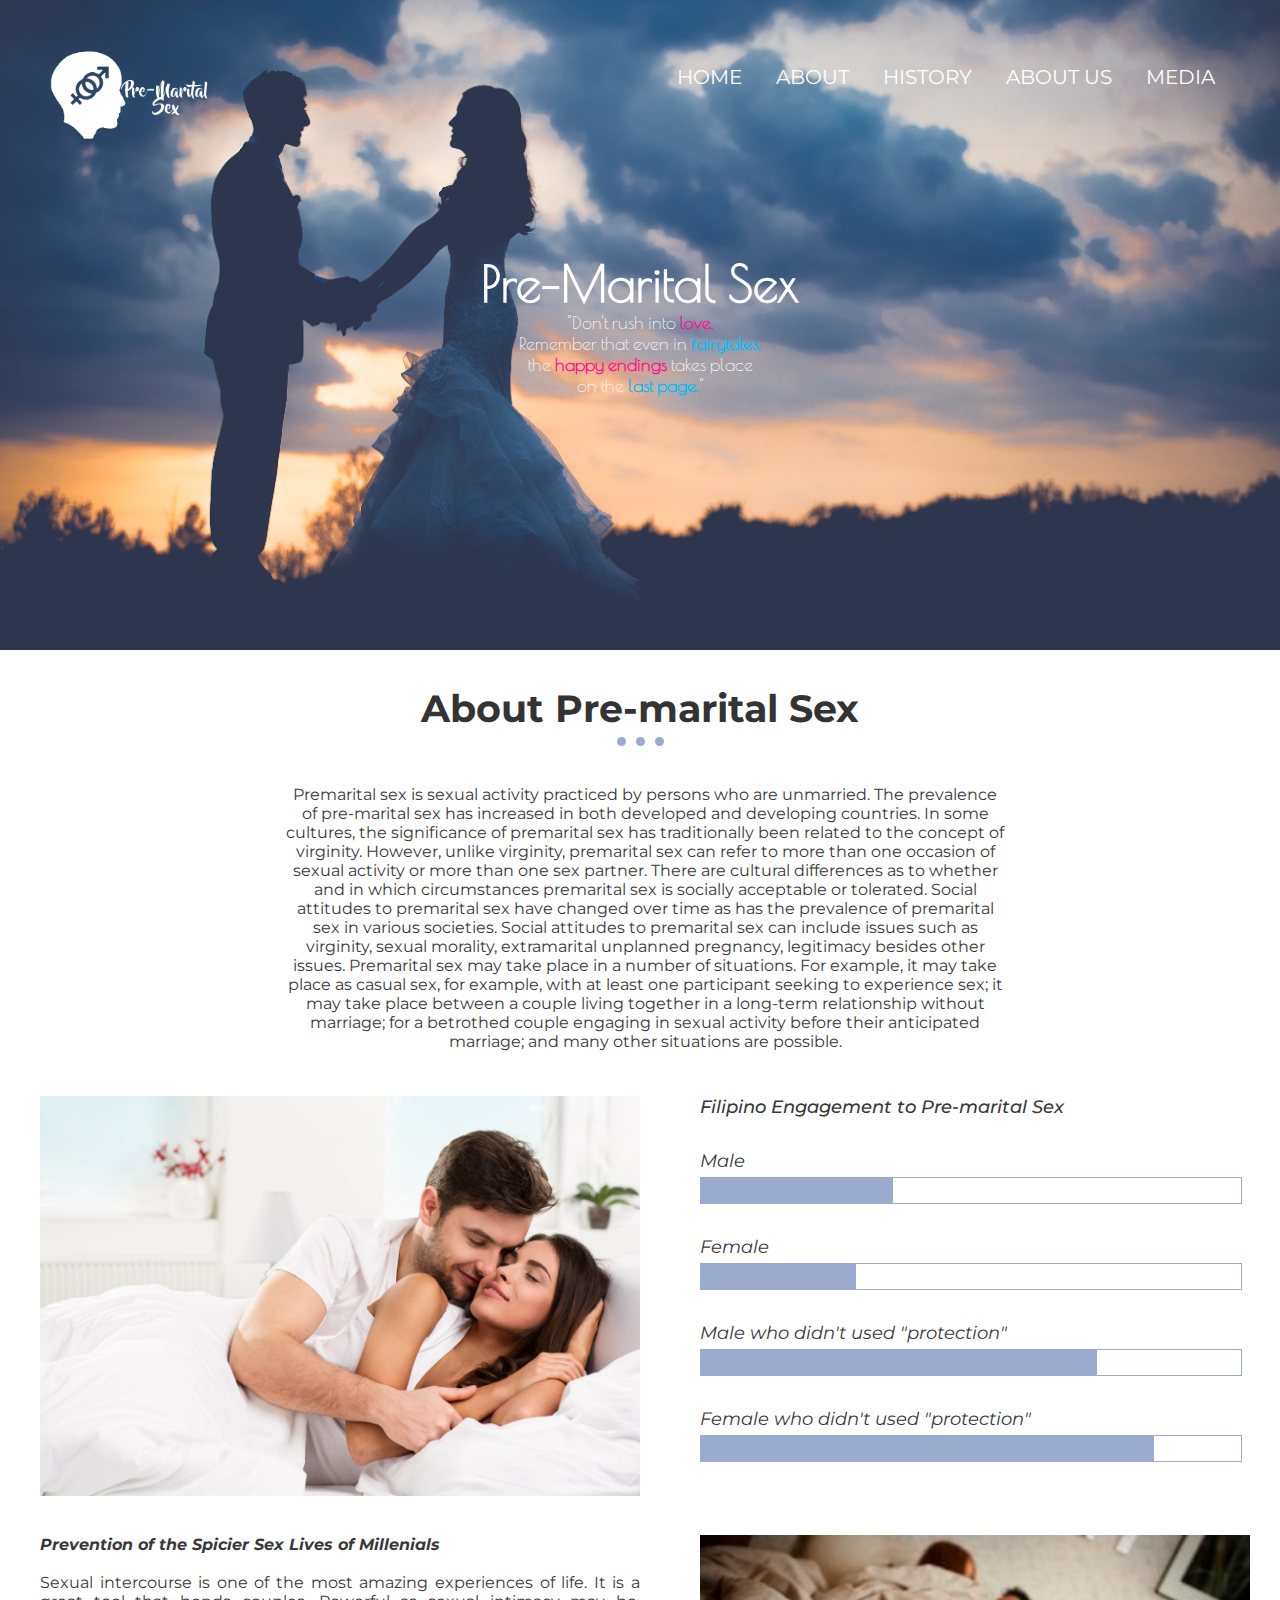
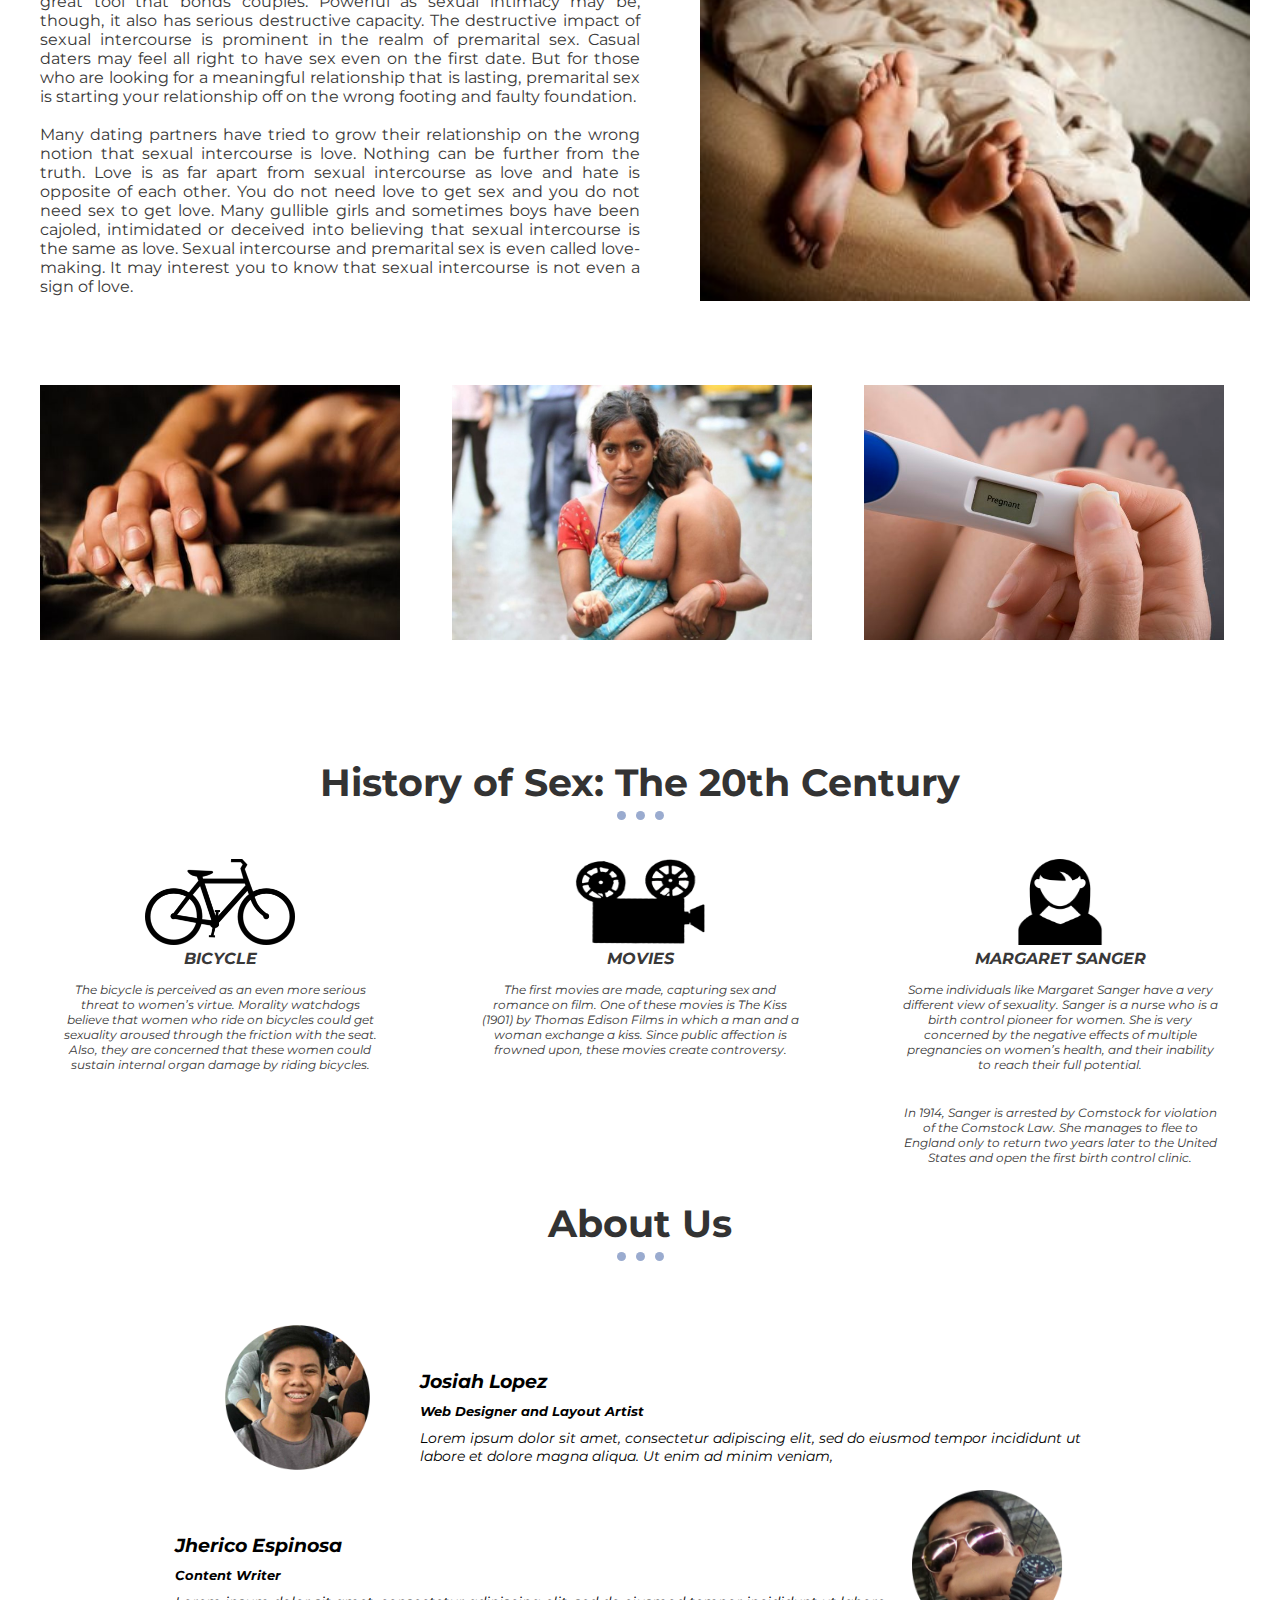
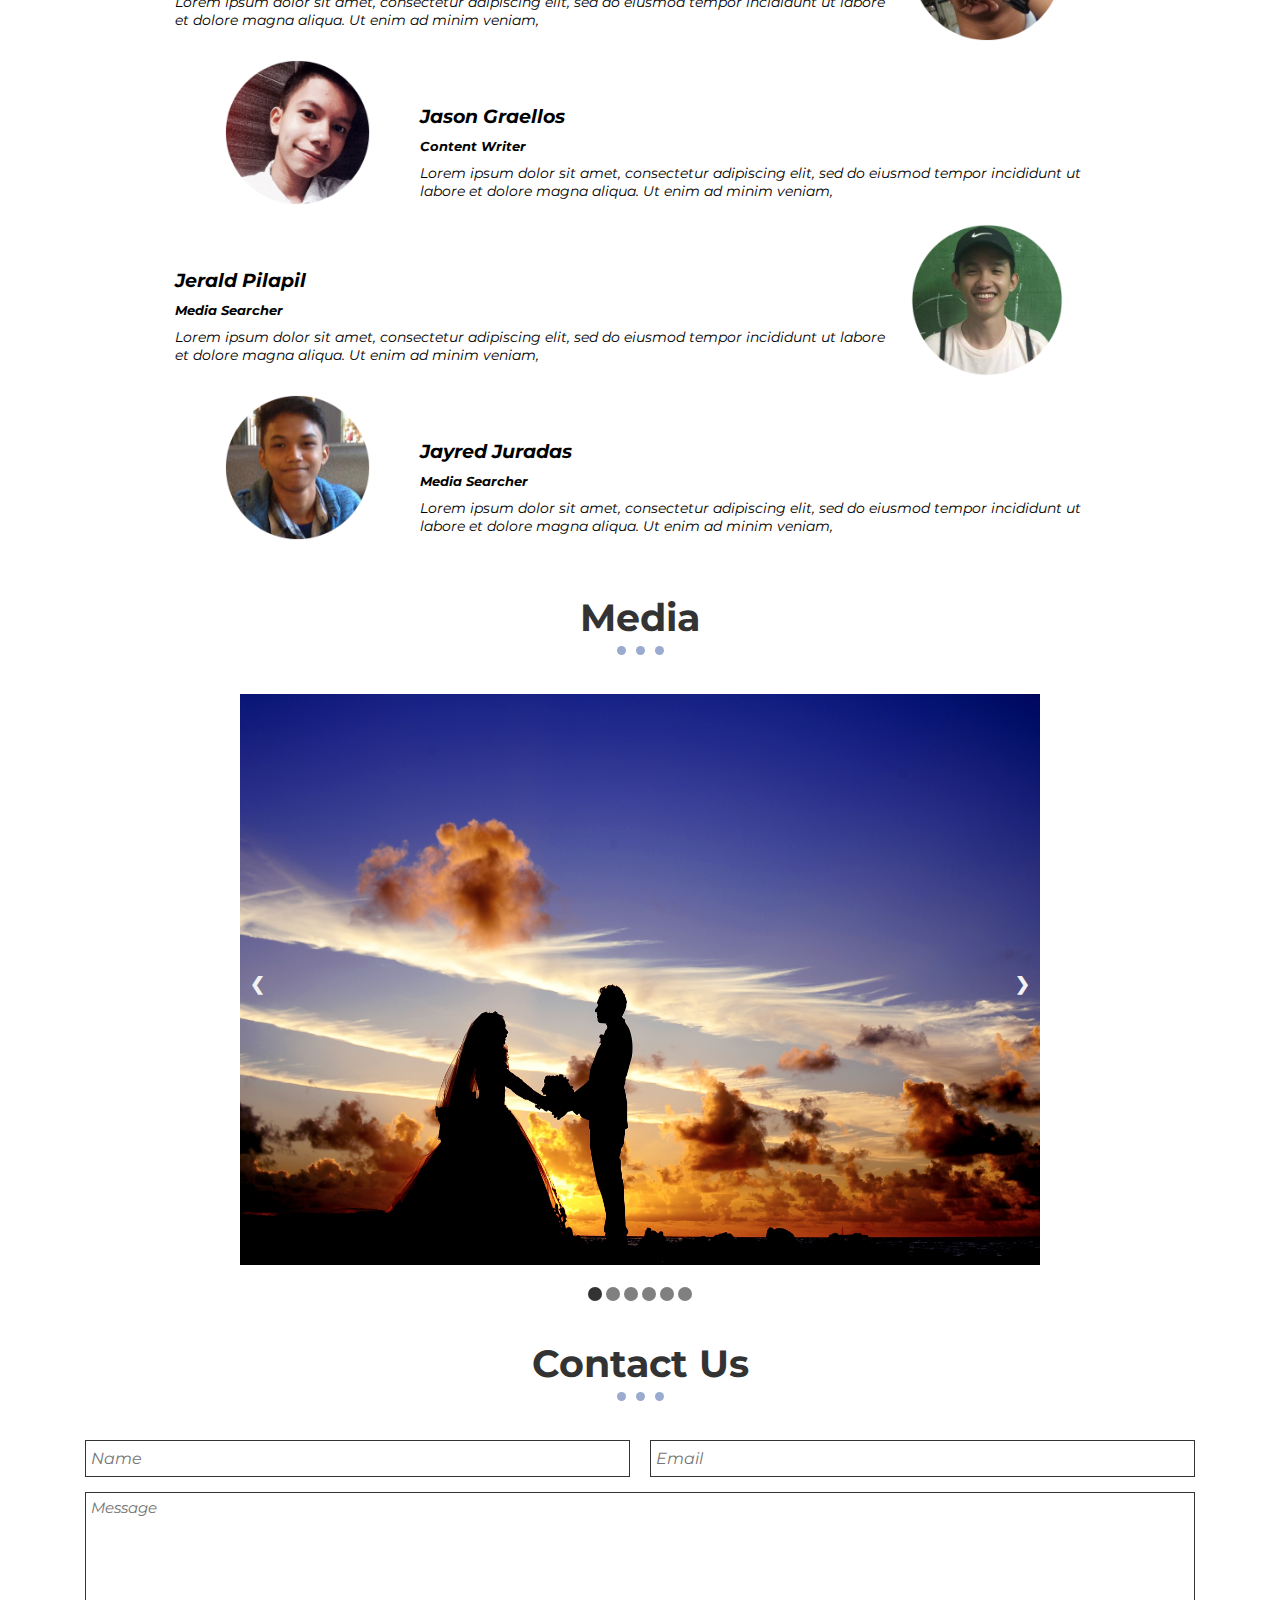
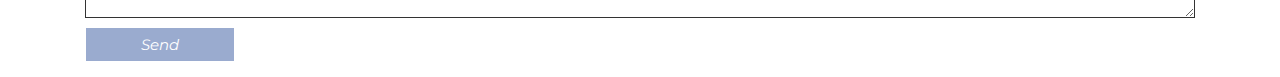
==== index.html @ c96354e5 "Now with content :100:" ====
<!DOCTYPE html>
<html>
<head>
    <meta http-equiv="content-type" content="text/html"; charset="UTF-8" />
    <meta name="viewport" content="width=device-width,initial-scale=1.0" />
    <title>Pre-Marital Sex Awareness</title>
    <link rel="stylesheet" type="text/css" href="css/style.css">
    <link href="https://fonts.googleapis.com/css?family=Montserrat|Poiret+One" rel="stylesheet">

    <link rel="apple-touch-icon" sizes="180x180" href="favicon/apple-touch-icon.png">
    <link rel="icon" type="image/png" sizes="32x32" href="favicon/favicon-32x32.png">
    <link rel="icon" type="image/png" sizes="16x16" href="favicon/favicon-16x16.png">
    <link rel="manifest" href="favicon/manifest.json">
    <link rel="mask-icon" href="favicon/safari-pinned-tab.svg" color="#000000">
    <meta name="theme-color" content="#ffffff">
    
</head>
<body>
    
    
    
    <!--WEBSITE CREATED BY JOSIAH LOPEZ 12/26/17-->
    <!--HTML, CSS AND A LITTLE JAVASCRIPT AND JQUERY-->
    <!--SUBMITTED TO RANYLENE OLAYBAL-->
    <!--CTRL+SHIFT+/ to PUT MESSAGES-->
    <!--CONTENT NALANG KULANG WAHHHHHH-->
    
    
    
<button onclick="topFunction()" id="myBtn" title="Go to top">Back to Top</button> 
<div class="wrapper">
    <div class="slide">
        <div class="header">
            <img class="logo" src="images/logo.png" alt="Pre-Marital Sex" height="90px">
            <div class="menu">
                <ul>
                    <li><a href="#">Home</a></li>
                    <li><a href="#About">About</a></li>
                    <li><a href="#History">History</a></li>
                    <li><a href="#About Us">About Us</a></li>
                    <li><a href="#Media">Media</a></li>
                </ul>
            </div>    
        </div>
        
        <div class="slideTitle">
            <h1>Pre-Marital Sex</h1>
            <p>"Don't rush into <span style="color: deeppink; font-weight: 800">love.</span><br> Remember that even in <span style="color: deepskyblue; font-weight: 800">fairytales,</span><br> the <span style="color: deeppink; font-weight: 800">happy endings</span> takes place<br> on the <span style="color: deepskyblue; font-weight: 800">last page.</span>"</p>
        </div>
    </div>
</div>

<div class="content">
    <div class="content-title">
        <h2><a name="About">About Pre-marital Sex</a></h2>
        <div class="border">
            <span></span>
            <span></span>
            <span></span>
        </div>
    </div>
    <p class="content-desc">
        Premarital sex is sexual activity practiced by persons who are unmarried. The prevalence of pre-marital sex has increased in both developed and developing countries. In some cultures, the significance of premarital sex has traditionally been related to the concept of virginity. However, unlike virginity, premarital sex can refer to more than one occasion of sexual activity or more than one sex partner. There are cultural differences as to whether and in which circumstances premarital sex is socially acceptable or tolerated. Social attitudes to premarital sex have changed over time as has the prevalence of premarital sex in various societies. Social attitudes to premarital sex can include issues such as virginity, sexual morality, extramarital unplanned pregnancy, legitimacy besides other issues. Premarital sex may take place in a number of situations. For example, it may take place as casual sex, for example, with at least one participant seeking to experience sex; it may take place between a couple living together in a long-term relationship without marriage; for a betrothed couple engaging in sexual activity before their anticipated marriage; and many other situations are possible.
    </p>
    
    <div class="skill-section">
        <div class="skill-img">
            <img src="images/premarital-sex.jpg" width="500px" />
        </div>
        <div class="skill-content">
            <h3 class="skill-title"><i>Filipino Engagement to Pre-marital Sex</i></h3>
            <div class="skills">
                <i>Male</i>
                <span><abbr></abbr></span>
            </div>
            <div class="skills female">
                <i>Female</i>
                <span><abbr></abbr></span>
            </div>
            <div class="skills malewho">
                <i>Male who didn't used "protection"</i>
                <span><abbr></abbr></span>
            </div>
            <div class="skills femalewho">
                <i>Female who didn't used "protection"</i>
                <span><abbr></abbr></span>
            </div>
        </div>
        <div class="about-content">
            <div class="about-desc">
                <p><b><i>Prevention of the Spicier Sex Lives of Millenials</i></b></p><br>
                <p style="text-align:justify">Sexual intercourse is one of the most amazing experiences of life. It is a great tool that bonds couples. Powerful as sexual intimacy may be, though, it also has serious destructive capacity. The destructive impact of sexual intercourse is prominent in the realm of premarital sex.  Casual daters may feel all right to have sex even on the first date. But for those who are looking for a meaningful relationship that is lasting, premarital sex is starting your relationship off on the wrong footing and faulty foundation.<br><br>

Many dating partners have tried to grow their relationship on the wrong notion that sexual intercourse is love.  Nothing can be further from the truth.  Love is as far apart from sexual intercourse as love and hate is opposite of each other.  You do not need love to get sex and you do not need sex to get love.  Many gullible girls and sometimes boys have been cajoled, intimidated or deceived into believing that sexual intercourse is the same as love. Sexual intercourse and premarital sex is even called love-making. It may interest you to know that sexual intercourse is not even a sign of love.<br><br>

            
            
            </div>
             <div class="about-img">
                <img src="images/skill.jpg" width="550px" />
            </div>
<!--
            <div class="about-desc2">
            <p style="text-align:justify"><br><br><br><br><br><br><br><br><br><br><br><br><br><br><br><br><br><br> and lawful marriage relationship.  It is a shame filled act outside marriage, even for those who try to feel or state otherwise.  The bonding effect of sexual intercourse is not possible outside marriage.  The experiences of many clearly point to this conclusion.
There are many other reasons why you should avoid premarital sex.  These include but not limited to the following:<br>
Premarital sex reduces the value of the relationship – building a relationship with opposite sex is a delicate business. The effort requires consistent focus on the building of the foundational elements such as friendship, trust, understanding, etc.  Premarital sex serves as a cog in the wheel of progress of this all important venture. It packages it as being cheap and the only reason the relationship was contracted in the first place. Sexual intercourse is one of the worst reasons for being in any relationship.  Sexual intercourse no matter how thrilling cannot enhance or sustain a relationship.  In fact, in most cases, premarital scuttles a relationships and destroys the possibility of it becoming meaningful.<br><br>

Premarital sex denies dating or courtship partners the chance of properly studying their different background – dating and courtship are special periods in the relationship between the sexes.  It is the period when both have opportunity to know the real stuff each is made of.  At the initial stage of the male-female relationship, there are pretended courtesies and formalities intended to create impressions.  But as the dating relationship progresses, it is possible for the observant dater to know the stuff each other is made of so that issues of compatibility could be settled.  The moment, however, premarital sex gets in the way, studying gives way to feeling and all learning abilities vanish.  One of the things that could warn those who are involved in premarital sex that their studying opportunity has been short-circuited is the fact that each meeting begins or ends in a sexual intercourse which becomes more and more meaningless each time.  This preponderance usually results from the soul’s yearning to learn about the other person through the sexual act.  Because this is not possible, this is why people date for ridiculous long periods without making up their minds to continue or leave the relationship. In this kind of learning situation, instead of knowing, the parties get confused.<br><br>

Premarital sex cheapens the essence of this special gift from God called sexual intimacy –as noted at the onset, sexual intimacy is a beautiful thing within the bonds of matrimony.  According to The Family: A proclamation to the world issued by the First Presidency and Council of the Twelve Apostles of  The Church of Jesus Christ of Latter-day Saints, ‘sexual relationship between a man and a woman legally and lawfully wedded is ordained of God’. The experiences of many who have obtained sexual intimacy outside holy matrimony have shown that they felt cheap, used and foolish.  No matter however arts, literature and other media describe sexual intercourse, the moment of truth which people must go back to after the theatricals are over, has only one bitter truth – those who have engaged in premarital sex have felt the three negative emotions of being cheap, used and foolish and possibly more worst emotions as a result.<br><br>

The target of dating and courtship partners should be to grow the relationship to focus on the essential qualities a marriage needs to solidify it when it happens.  This is called the foundation for joyful relationships.  Working through this foundation enables dating and courtship partners to take responsibilities for the future they plan together by being able to communicate as two people who are committed to building an eternity together.<br><br>

The wonderful opportunity to study your partner, know what his or her shortcomings are, understand his or her moods, attitudes as well as strength and weaknesses should not be sacrificed on the altar of sexual aggrandizement which is the only worth of premarital sex.
</p>
                </div>
-->
            
<!--
            <div class="about-img">
                <img src="images/skill.jpg" width="550" />
            </div>
-->
        </div>
        <div class="desk-img">
            <c>
            <img src="images/desk2.jpg" width="500" height="255" />
            <img class="desk3img" src="images/desk3.jpg" width="500" height="255" />
            <img src="images/desk4.jpg" width="500" height="255" />
            </c>
        </div>
    </div>
</div>
    
   
    <div class="content">
        <div class="content-title">
            <h2><a name="History">History of Sex: The 20th Century</a></h2>
            <div class="border">
                <span></span>
                <span></span>
                <span></span>
            </div>
        </div>
        <div class="clearfix"></div>
        <div class="column col1">
            <img src="images/icon1.png" width="150px" height="86px" />
            <h4><i>BICYCLE</i></h4>
            <p><i>The bicycle is perceived as an even more serious threat to women’s virtue. Morality watchdogs believe that women who ride on bicycles could get sexuality aroused through the friction with the seat. Also, they are concerned that these women could sustain internal organ damage by riding bicycles.</i></p>
        </div>
        <div class="column col2">
            <img src="images/icon2.png" width="130px" height="86px" />
            <h4><i>MOVIES</i></h4>
            <p><i>The first movies are made, capturing sex and romance on film. One of these movies is The Kiss (1901) by Thomas Edison Films in which a man and a woman exchange a kiss. Since public affection is frowned upon, these movies create controversy.</i></p>
        </div>
        <div class="column col3">
            <img src="images/icon3.png" width="110px" height="86px" />
            <h4><i>MARGARET SANGER</i></h4>
            <p><i>Some individuals like Margaret Sanger have a very different view of sexuality. Sanger is a nurse who is a birth control pioneer for women. She is very concerned by the negative effects of multiple pregnancies on women’s health, and their inability to reach their full potential.</p><br>

            <p>In 1914, Sanger is arrested by Comstock for violation of the Comstock Law. She manages to flee to England only to return two years later to the United States and open the first birth control clinic.</i></p>
        </div>
    </div>      

    
    <div class="content ourteam">
        <div class="content-title">
            <h2><a name="About Us">About Us</a></h2>
               <div class="border">
                  <span></span>
                  <span></span>
                  <span></span>
              </div>
        </div>
        
        <div class="tm">
            <div class="students josiah">
                <div class="students-image">
                    <img src="images/team1.png" width="200px">
                </div>
                <div class="students-detail">
                    <h3><i>Josiah Lopez</i></h3>
                    <h5><i>Web Designer and Layout Artist</i></h5>
                    <p><i>Lorem ipsum dolor sit amet, consectetur adipiscing elit, sed do eiusmod tempor incididunt ut labore et dolore magna aliqua. Ut enim ad minim veniam,</i></p>
                </div>
            </div>
            
             <div class="students">
                <div class="students-detail jherico">
                    <h3><i>Jherico Espinosa</i></h3>
                    <h5><i>Content Writer</i></h5>
                    <p><i>Lorem ipsum dolor sit amet, consectetur adipiscing elit, sed do eiusmod tempor incididunt ut labore et dolore magna aliqua. Ut enim ad minim veniam,</i></p>
                </div>
                <div class="students-image">
                    <img src="images/team2.png" width="200px">
                </div>
            </div>
            
            <div class="students josiah">
                <div class="students-image">
                    <img src="images/team3.png" width="200px">
                </div>
                <div class="students-detail">
                    <h3><i>Jason Graellos</i></h3>
                    <h5><i>Content Writer</i></h5>
                    <p><i>Lorem ipsum dolor sit amet, consectetur adipiscing elit, sed do eiusmod tempor incididunt ut labore et dolore magna aliqua. Ut enim ad minim veniam,</i></p>
                </div>
            </div>
            
            <div class="students">
                <div class="students-detail jherico">
                    <h3><i>Jerald Pilapil</i></h3>
                    <h5><i>Media Searcher</i></h5>
                    <p><i>Lorem ipsum dolor sit amet, consectetur adipiscing elit, sed do eiusmod tempor incididunt ut labore et dolore magna aliqua. Ut enim ad minim veniam,</i></p>
                </div>
                <div class="students-image">
                    <img src="images/team4.png" width="200px">
                </div>
            </div>
            
            <div class="students josiah">
                <div class="students-image">
                    <img src="images/team5.png" width="200px">
                </div>
                <div class="students-detail">
                    <h3><i>Jayred Juradas</i></h3>
                    <h5><i>Media Searcher</i></h5>
                    <p><i>Lorem ipsum dolor sit amet, consectetur adipiscing elit, sed do eiusmod tempor incididunt ut labore et dolore magna aliqua. Ut enim ad minim veniam,</i></p>
                </div>
            </div>
        </div>
    </div>


    <div class="content">
        <div class="content-title">
            <h2><a name="Media">Media</a></h2>
               <div class="border">
                  <span></span>
                  <span></span>
                  <span></span>
              </div>
        </div>   
        

        <div class="slideshow-container">
            <div style="display:block;" class="slides fade">
                <div><img src="images/portfolio1.jpeg"  width="800px" height="571px"/></div>
            </div>   
            
            <div class="slides fade">
                <div><img src="images/portfolio2.jpg" width="800px" height="571px" /></div>
            </div> 
            
            <div class="slides fade">
                <div><img src="images/portfolio3.jpg" width="800px" height="571px" /></div>
            </div> 
            
            <div class="slides fade">
                <div><img src="images/portfolio4.jpg" width="800px" height="571px" /></div>
            </div> 
            
            <div class="slides fade">
                <div><img src="images/portfolio5.jpeg" width="800px" height="571px" /></div>
            </div> 
            
            <div class="slides fade">
                <div><img src="images/portfolio6.jpg" width="800px" height="571px" /></div>
            </div> 

        <a class="prev" onclick="plusIndex(-1)">&#10094;</a>
        <a class="next" onclick="plusIndex(+1)">&#10095;</a>
        
        </div>
        <br/>
        
        
        <div style="text-align: center;">
            <span class="dots" onclick="currentSlide(1)"></span>
            <span class="dots" onclick="currentSlide(2)"></span>
            <span class="dots" onclick="currentSlide(3)"></span>
            <span class="dots" onclick="currentSlide(4)"></span>
            <span class="dots" onclick="currentSlide(5)"></span>
            <span class="dots" onclick="currentSlide(6)"></span>
        </div>
    
        
        
    <script src="js/main.js"></script>
 
    </div>    
        
    <div class="content">
        <div class="content-title">
            <h2><a name="Contact Us">Contact Us</a></h2>
               <div class="border">
                  <span></span>
                  <span></span>
                  <span></span>
              </div>
        </div>
        
        <form class="contactform">
        <p> 
            
            <input type="text" class="txtfield" name="name" placeholder="Name">
            <input type="text" class="txtfield email" name="name" placeholder="Email">
            
        </p>
        <textarea cols="6" class="message" rows="6" placeholder="Message"></textarea>
        <input id="submit" type="submit" name="submit" value="Send" />
        </form>
    </div>


</body>
</html>
---- css/style.css ----
#myBtn {
    display: none;
    position: fixed;
    bottom: 20px;
    right: 30px;
    z-index: 99;
    border: none;
    outline: none;
    background-color: #2E3955;
    color: #fff;
    cursor: pointer;
    padding: 10px;
    border-radius: 2px;
}

#myBtn:hover {
    background-color: #555; /* Add a dark-grey background on hover */
}

*{
    padding: 0;
    margin: 0;
}

.wrapper{
    width: 100%;
    height: auto;
    min-height: 300px;
    padding: 0 0px; 
}

.slide{
    width: 100%;
    height: 650px;
    position: relative;
    background-image: url(../images/bg.jpg);
    background-size: cover;
    background-repeat: no-repeat;
    background-position: center center;
}

.header{
    position: relative;
    padding: 50px 50px;
}

.header .logo{
    float: left;
}

.header .menu{
    float: right;
}

.menu ul li{
    list-style: none;
    display: inline-block;
}

.menu ul li a{
    display: block;
    padding: 15px;
    color: white;
    text-decoration: none;
    font-size:20px;
    text-transform: uppercase;
    font-family: 'Montserrat', sans-serif;
}

.slideTitle{
    position: absolute;
    top: 50%;
    left: 50%;
    transform: translate(-50%, -50%);
    color: white;
    font-family: 'Poiret One', cursive;
}

.slideTitle h1{
    font-size: 50px;
    text-align: center;
}

.slideTitle p{
    font-size: 18px;
    padding: 0 80px;
    text-align: center;
}

.content{
    padding: 0 40px;
}

.content-title{
    display: inline-block;
    width: 100%;
    text-align: center;
    padding: 35px 0;
    float: left;
}

.content-title h2{
    font-size: 38px;
    font-family: 'Montserrat', sans-serif;
    color: #333333;
}

.border span{
    width: 9px;
    height: 9px;
    margin: 0 3px;
    background-color: #9aabcf;
    border-radius: 100px;
    display: inline-block;
}

p.content-desc{
    font-size: 16px;
    color: #393838;
    padding: 0 5px;
    width: 60%;
    margin-left: 20%;
    text-align: center;
    display: inline-block;
    float: left;
    font-family: 'Montserrat', sans-serif;
}

.skill-section{
    display: inline-block;
    width: 100%;
    float: left;
    padding: 45px 0;
}

.skill-img{
    width: 50%;
    float: left;
}

.skill-img img{
    width: 100%;
}

.skill-content{
    width: 45%;
    float: right;
}

h3.skill-title{
    font-size: 18px;
    font-family: 'Montserrat', sans-serif;
    color: #393838;
    font-weight: 500;
    float: left;
    width: 100%;
}

.skills{
    width: 100%;
    float: left;
    padding-top: 32px;
}

.skills i{
    color:#393838;
    font-family: 'Montserrat', sans-serif;
    clear: both;
    float: left;
    font-size: 18px;
}

.skills span{
    width: 100%;
    height: 25px;
    margin-top: 5px;
    border: 1px solid #9aabcf;
    display: inline-block;
    float: left;
}

.skills span abbr{
    width: 35.5%;
    height: 25px;
    background-color: #9aabcf;
    display: inline-block;
}

.skills.female span abbr{
    width: 28.7%;
}

.skills.malewho span abbr{
    width: 73.4%;
}

.skills.femalewho span abbr{
    width: 83.8%;
}

.about-content, .desk-img{
    width: 100%;
    float: left;
    display: inline-block;
    font-family: 'Montserrat', sans-serif;
    color: #393838;
    padding: 35px 0;
}

.about-desc{
    width: 50%;
    float: left;
    display: inline-block;
}

.about-desc2{
    width: 80%;
    display: inline;
    align-content: center;
}

.about-desc p{
    padding-bottom: 0;
}

.about-img{
    width: 45%;
    float: right;
    display: inline-block;
}

.desk-img img{
    width: 30%;
}

.desk-img img.desk3img{
    margin: 0 4%;
}

.clearfix{
    
}

.column{
    width: 30%;
    display: inline-block;
    float: left;
    text-align: center;
    color: #393838;
    font-family: 'Montserrat', sans-serif;
    padding: 0 20px;
    box-sizing: border-box;
}

.column.col2{
    margin: 0 5%;
}

.column.col3{
    float: right;
}

.column p{
    padding-top: 14px;
    font-size: 12px;
}

.content.ourteam{
    padding-top: 35px;
    clear: left;
}

.tm,.students{
    display: inline-block;
    width: 100%;
    float: left;
    box-sizing: border-box;
    font-family: 'Montserrat', sans-serif;
    padding: 25px 15px 0;
    padding-left: 100px;
}

.students{
    padding: 0 35px 15px;
}

.students.josiah{
    padding-left: 85px;
}

.students-image{
    width: 15%;
    float: left;
}

.students-image img{
    width: 100%;
}

.students-detail{
    width: 70%;
    float: left;
    padding-left: 50px;
    padding-top: 45px;
}

.students-detail h3{
    padding-bottom: 10px;
}

.students-detail h5{
    padding-bottom: 10px;
}

.students-detail p{
    font-weight: normal;
    font-size: 14px;
}

.students-detail.jherico{
    padding-left: 0px;
    padding-right: 25px;
}

/*.porfolio{
    padding: 0 15px;
}

.portfolio img{
    margin: 28px;
}*/

.slideshow-container{
    width: 800px;
    position: relative;
    margin: auto;
}

.slides{
    display: none;
}

.number{
    position: absolute;
    padding: 8px 12px;
    color: #f2f2f2;
}

.prev,.next{
    position: absolute;
    bottom: 15%;
    color: #f2f2f2;
    font-weight: bold;
    padding: 10px 10px;
    font-size: 18px;
    border-radius: 0 3px 3px 0;
    cursor: pointer;
}

.next{
    border-radius: 3px 0 0 3px;
    right: 0;
}

.prev:hover,.next:hover{
    background: rgba(0,0,0,0.8);
}

.dots{
    width: 4px;
    height: 4px;
    display: inline-block;
    background: gray;
    padding: 5px;
    border-radius: 50%;
    cursor: pointer;
}

.fade{
    animation-name: fade;
    animation-duration: 1.5s;
}

@keyframes fade{
    from{opacity: 0.4}
    to{opacity: 1}
}

.active,.dots:hover{
    background-color: #333;
}

form.contactform{
    padding: 0 45px 15px;
}

.txtfield{
    width: 48%;
    height: 35px;
    padding: 0 5px;
    font-size: 16px;
    font-style: italic;
}

.txtfield,.message{
    border: 1px solid #333333;
    font-family: 'Montserrat', sans-serif;
}

#submit{
    font-family: 'Montserrat', sans-serif;
    background-color: #9aabcf;
    width: 150px;
    height: 35px;
    border: 1px solid;
    color: #ffffff;
    margin-top: 5px;
    font-size: 15px;
    font-style: italic;
}

.txtfield.email{
    float: right;
}

.message{
    width: 100%;
    padding: 5px;
    box-sizing: border-box;
    margin-top: 15px;
    font-style: italic;
    font-size: 15px;
}
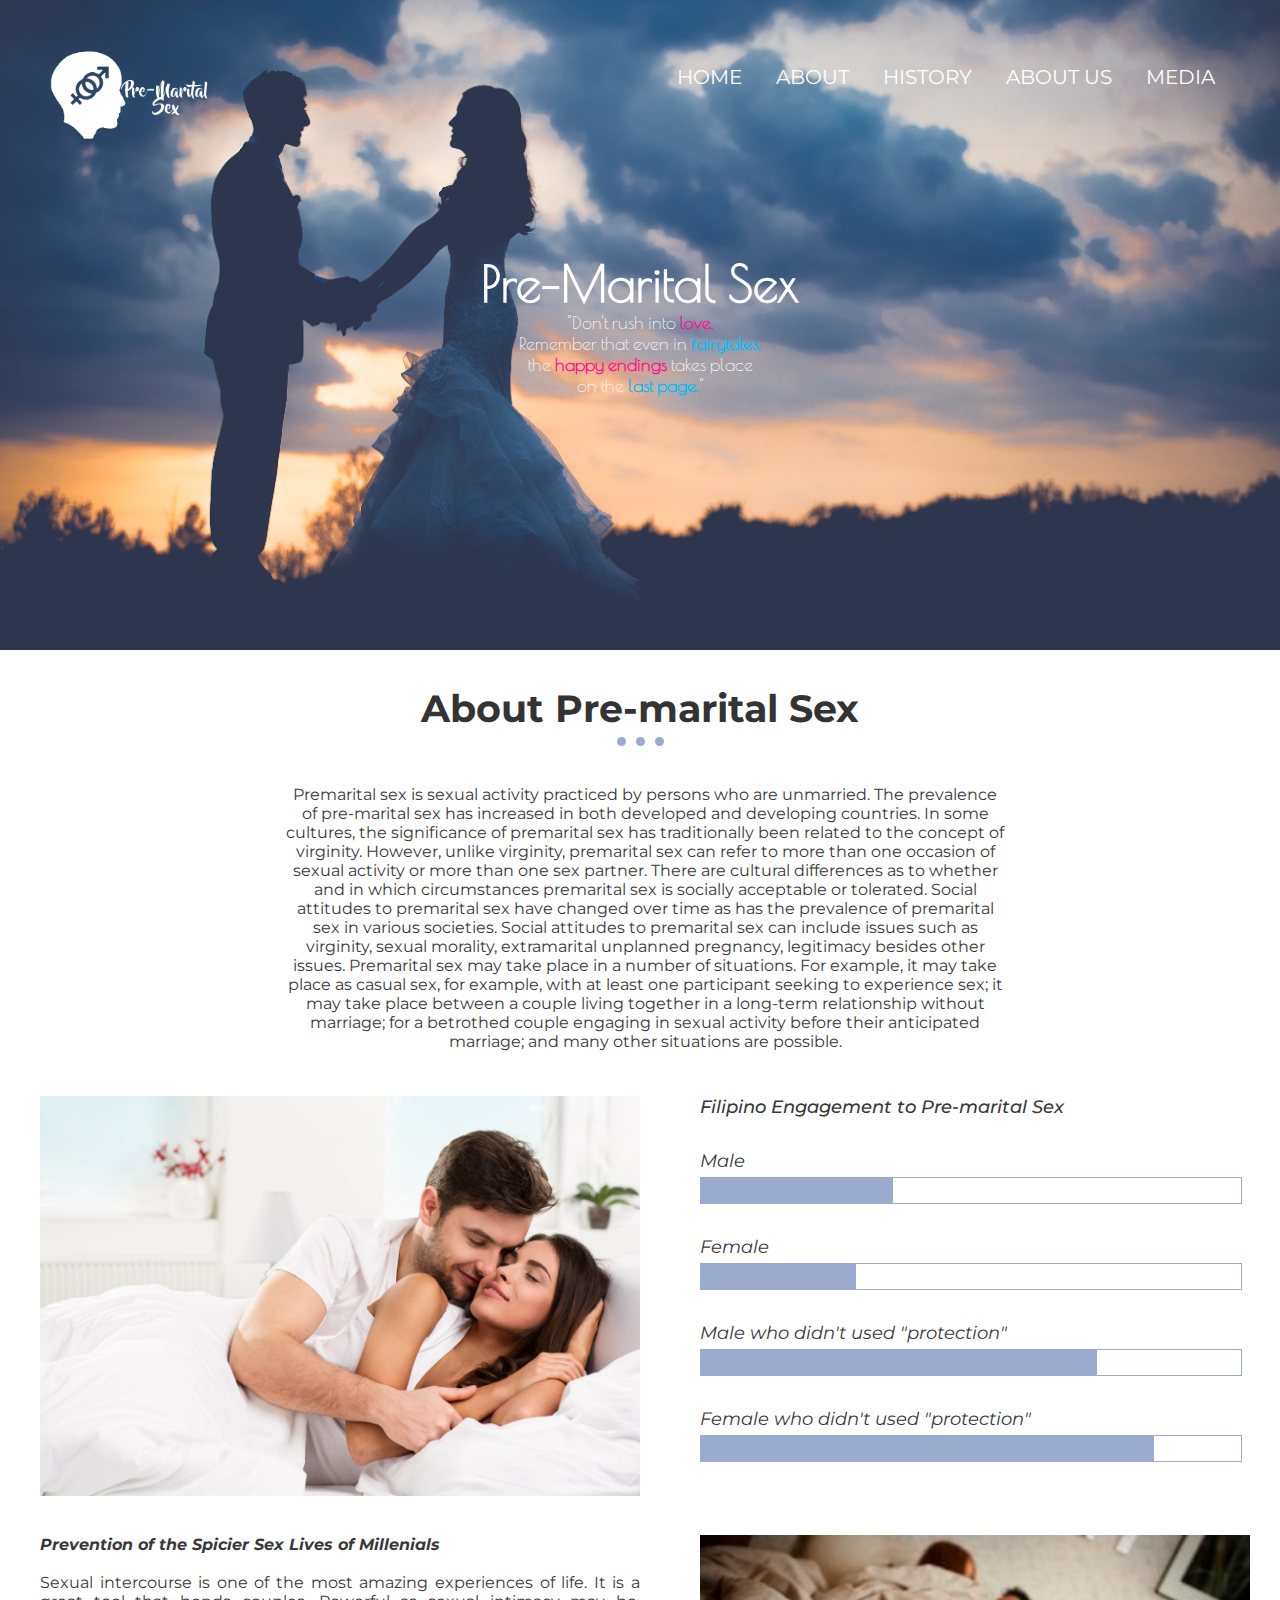
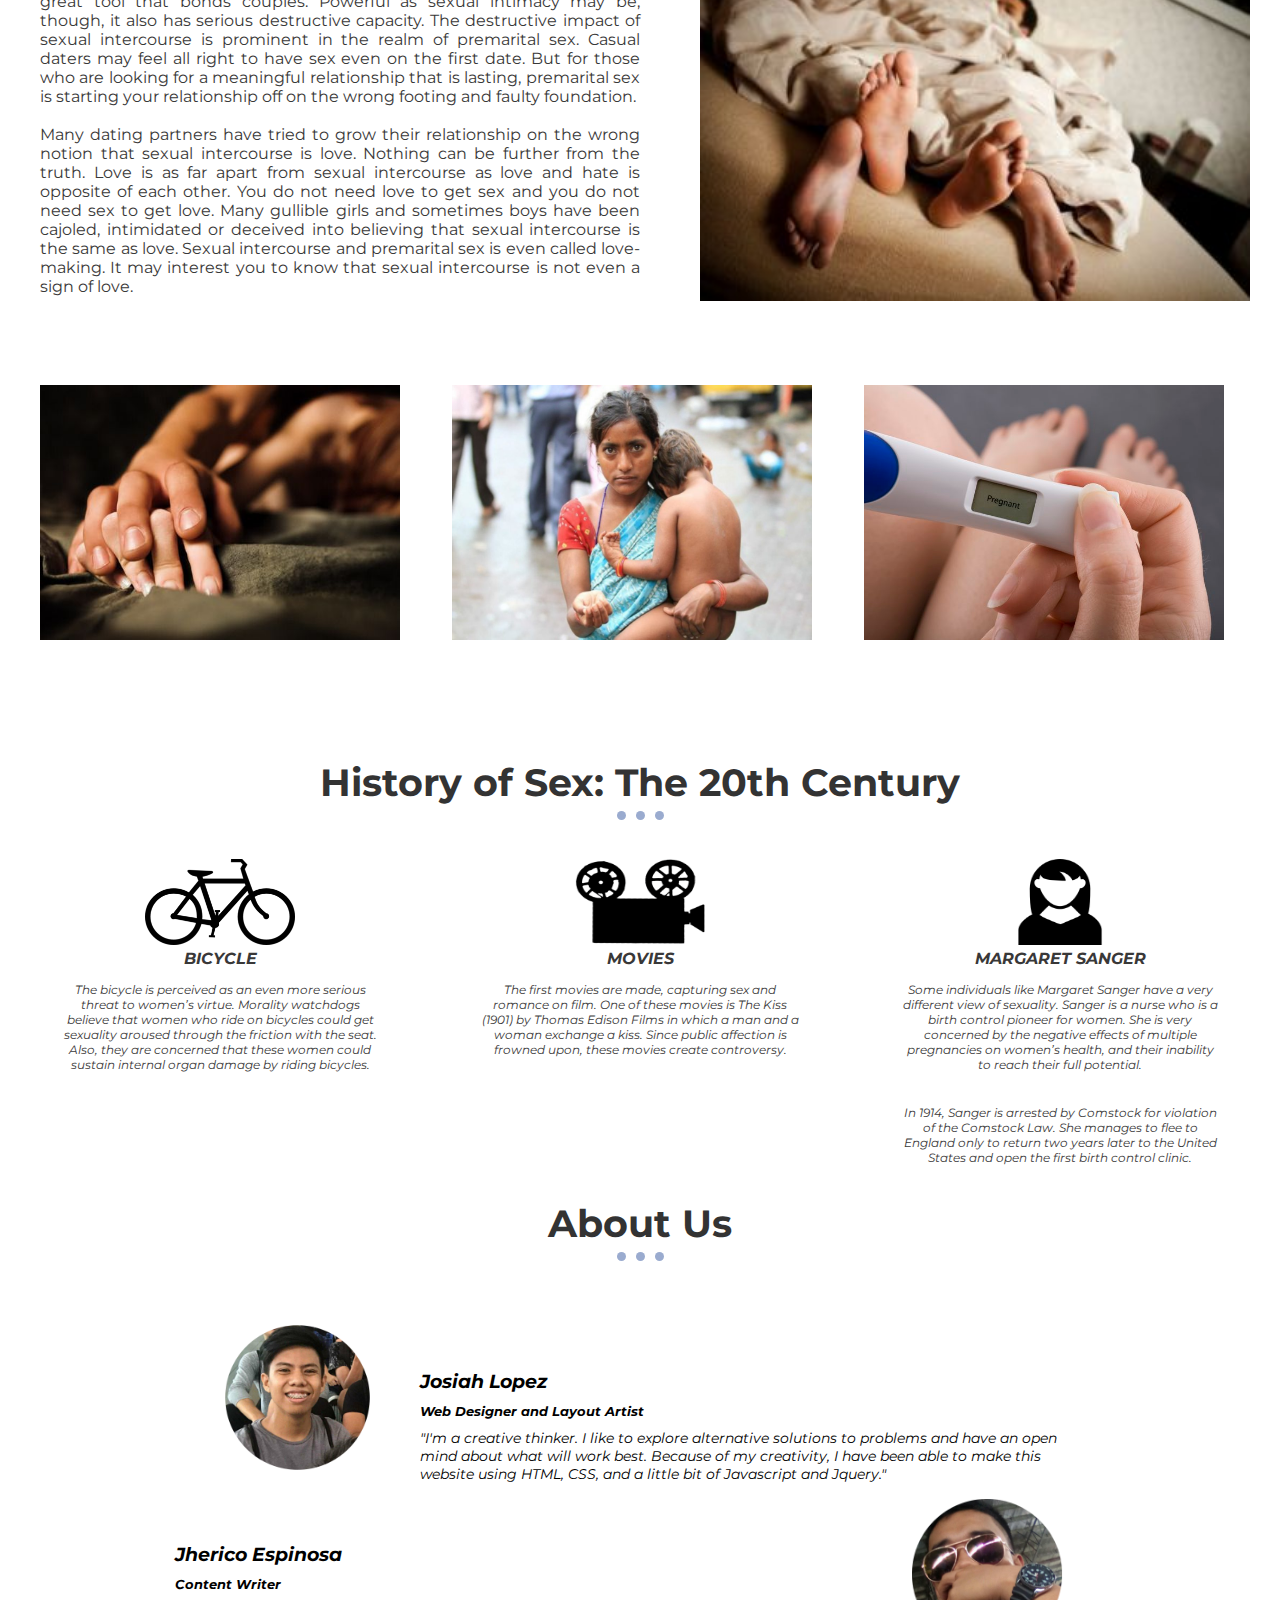
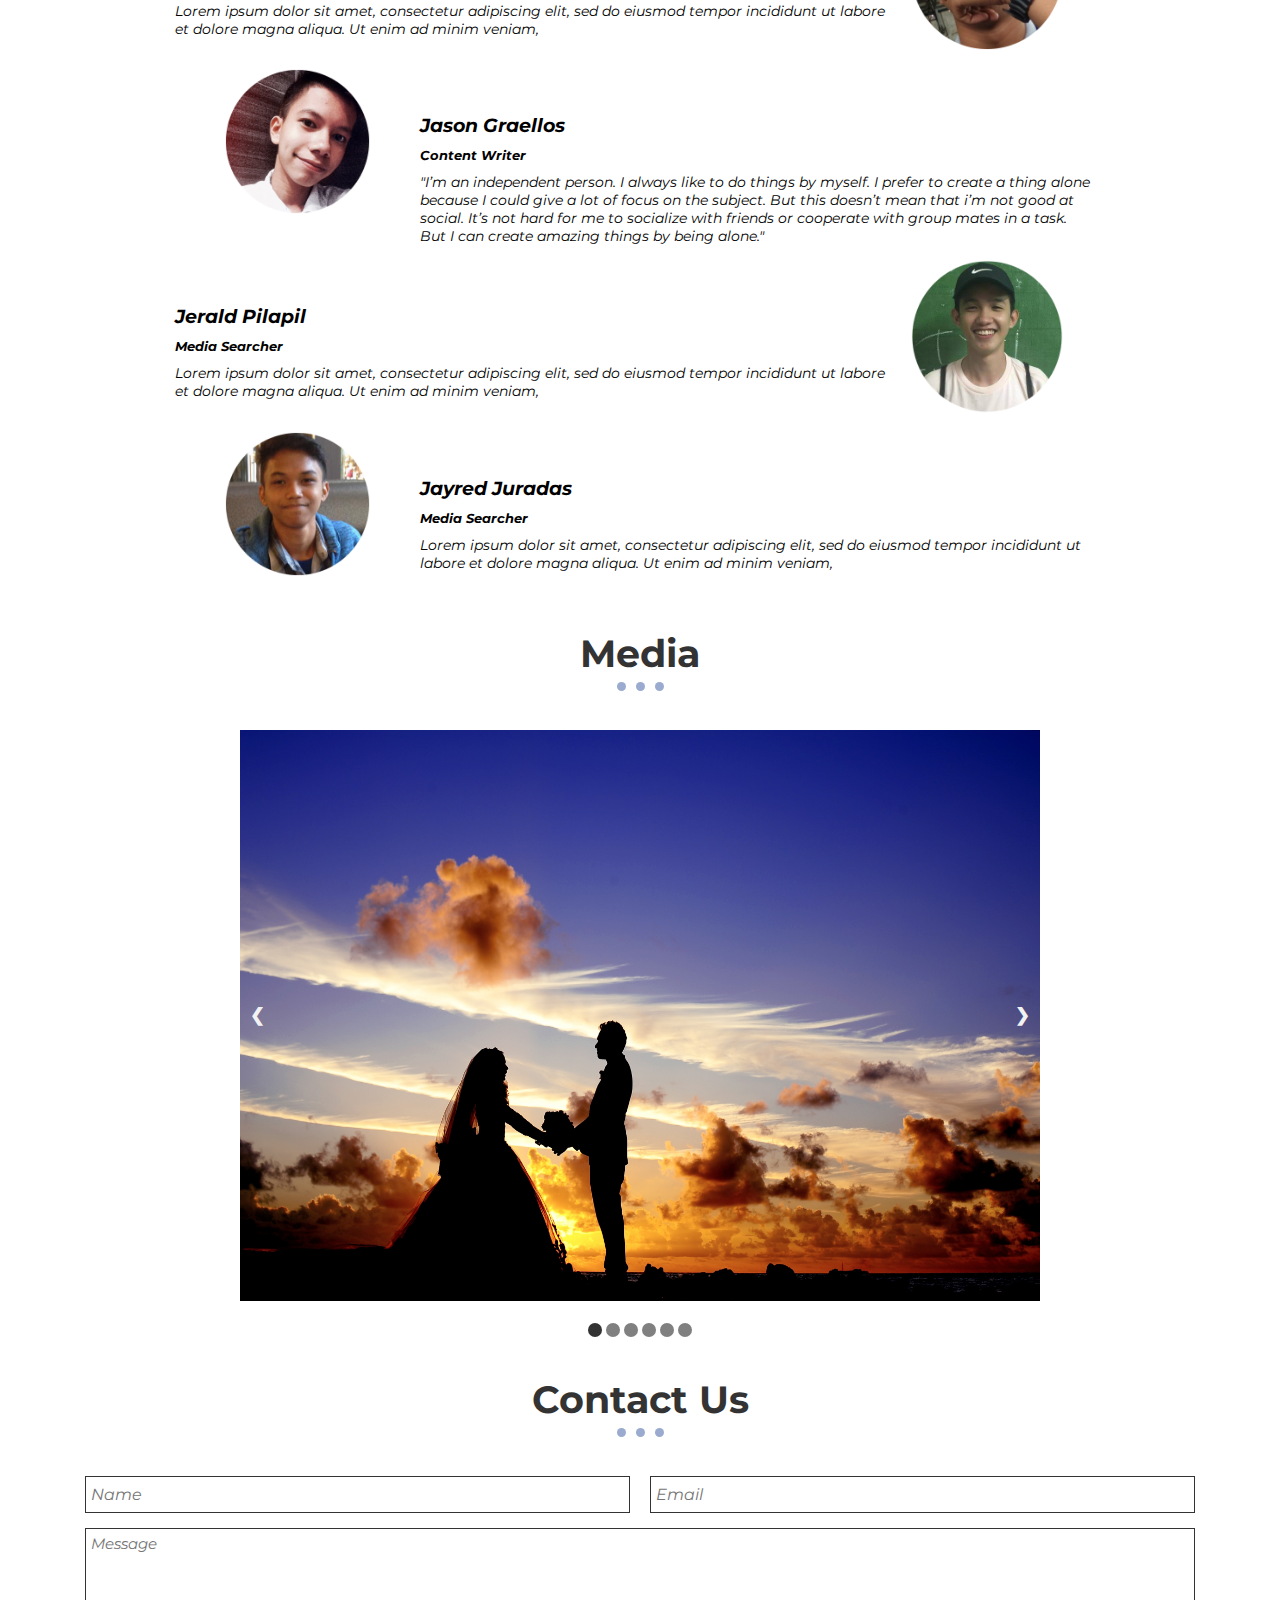
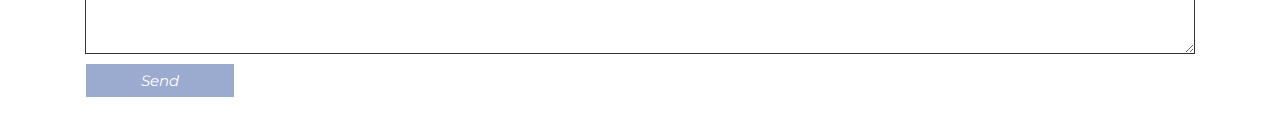
==== commit 921e0dbb: "stepping stones" ====
--- a/index.html
+++ b/index.html
@@ -181,7 +181,7 @@
                 <div class="students-detail">
                     <h3><i>Josiah Lopez</i></h3>
                     <h5><i>Web Designer and Layout Artist</i></h5>
-                    <p><i>Lorem ipsum dolor sit amet, consectetur adipiscing elit, sed do eiusmod tempor incididunt ut labore et dolore magna aliqua. Ut enim ad minim veniam,</i></p>
+                    <p><i>"I'm a creative thinker. I like to explore alternative solutions to problems and have an open mind about what will work best. Because of my creativity, I have been able to make this website using HTML, CSS, and a little bit of Javascript and Jquery."</i></p>
                 </div>
             </div>
             
@@ -203,7 +203,7 @@
                 <div class="students-detail">
                     <h3><i>Jason Graellos</i></h3>
                     <h5><i>Content Writer</i></h5>
-                    <p><i>Lorem ipsum dolor sit amet, consectetur adipiscing elit, sed do eiusmod tempor incididunt ut labore et dolore magna aliqua. Ut enim ad minim veniam,</i></p>
+                    <p><i>"I’m an independent person. I always like to do things by myself. I prefer to create a thing alone because I could give a lot of focus on the subject. But this doesn’t mean that i’m not good at social. It’s not hard for me to socialize with friends or cooperate with group mates in a task. But I can create amazing things by being alone."</i></p>
                 </div>
             </div>
             
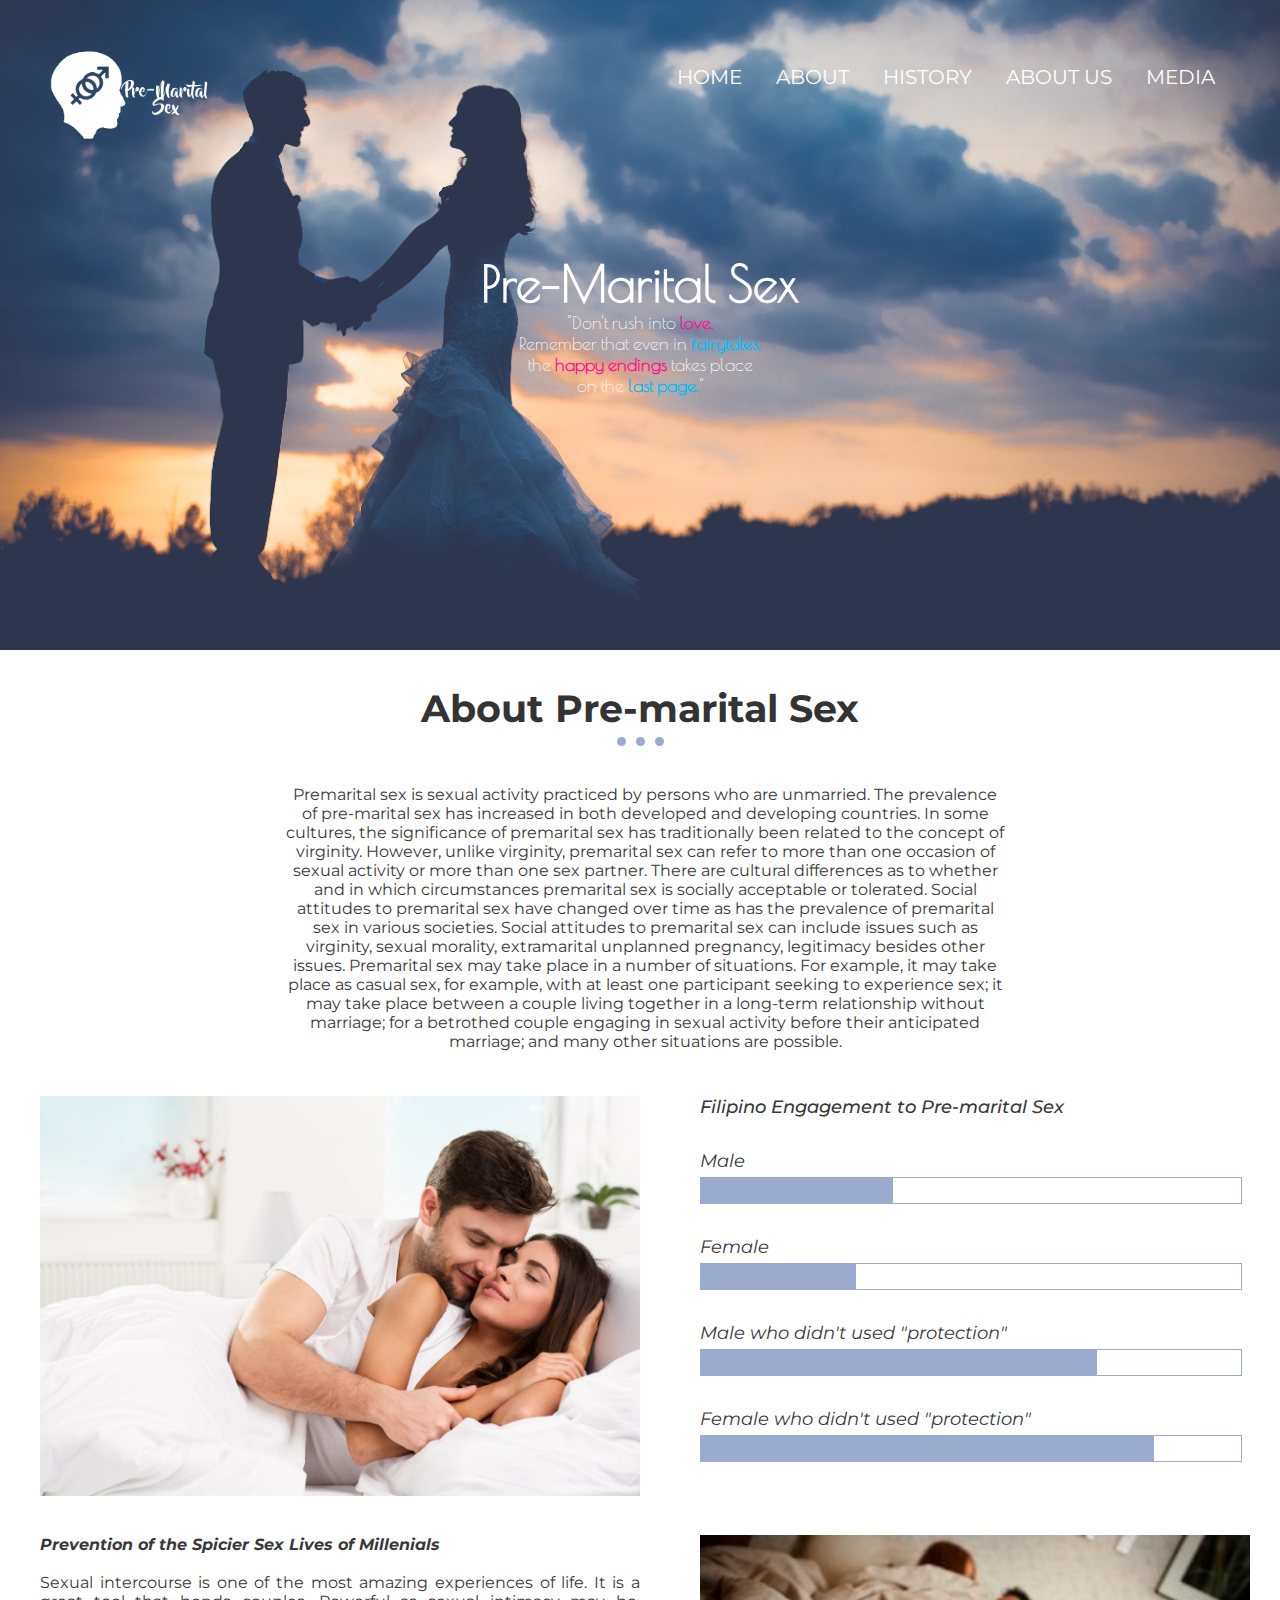
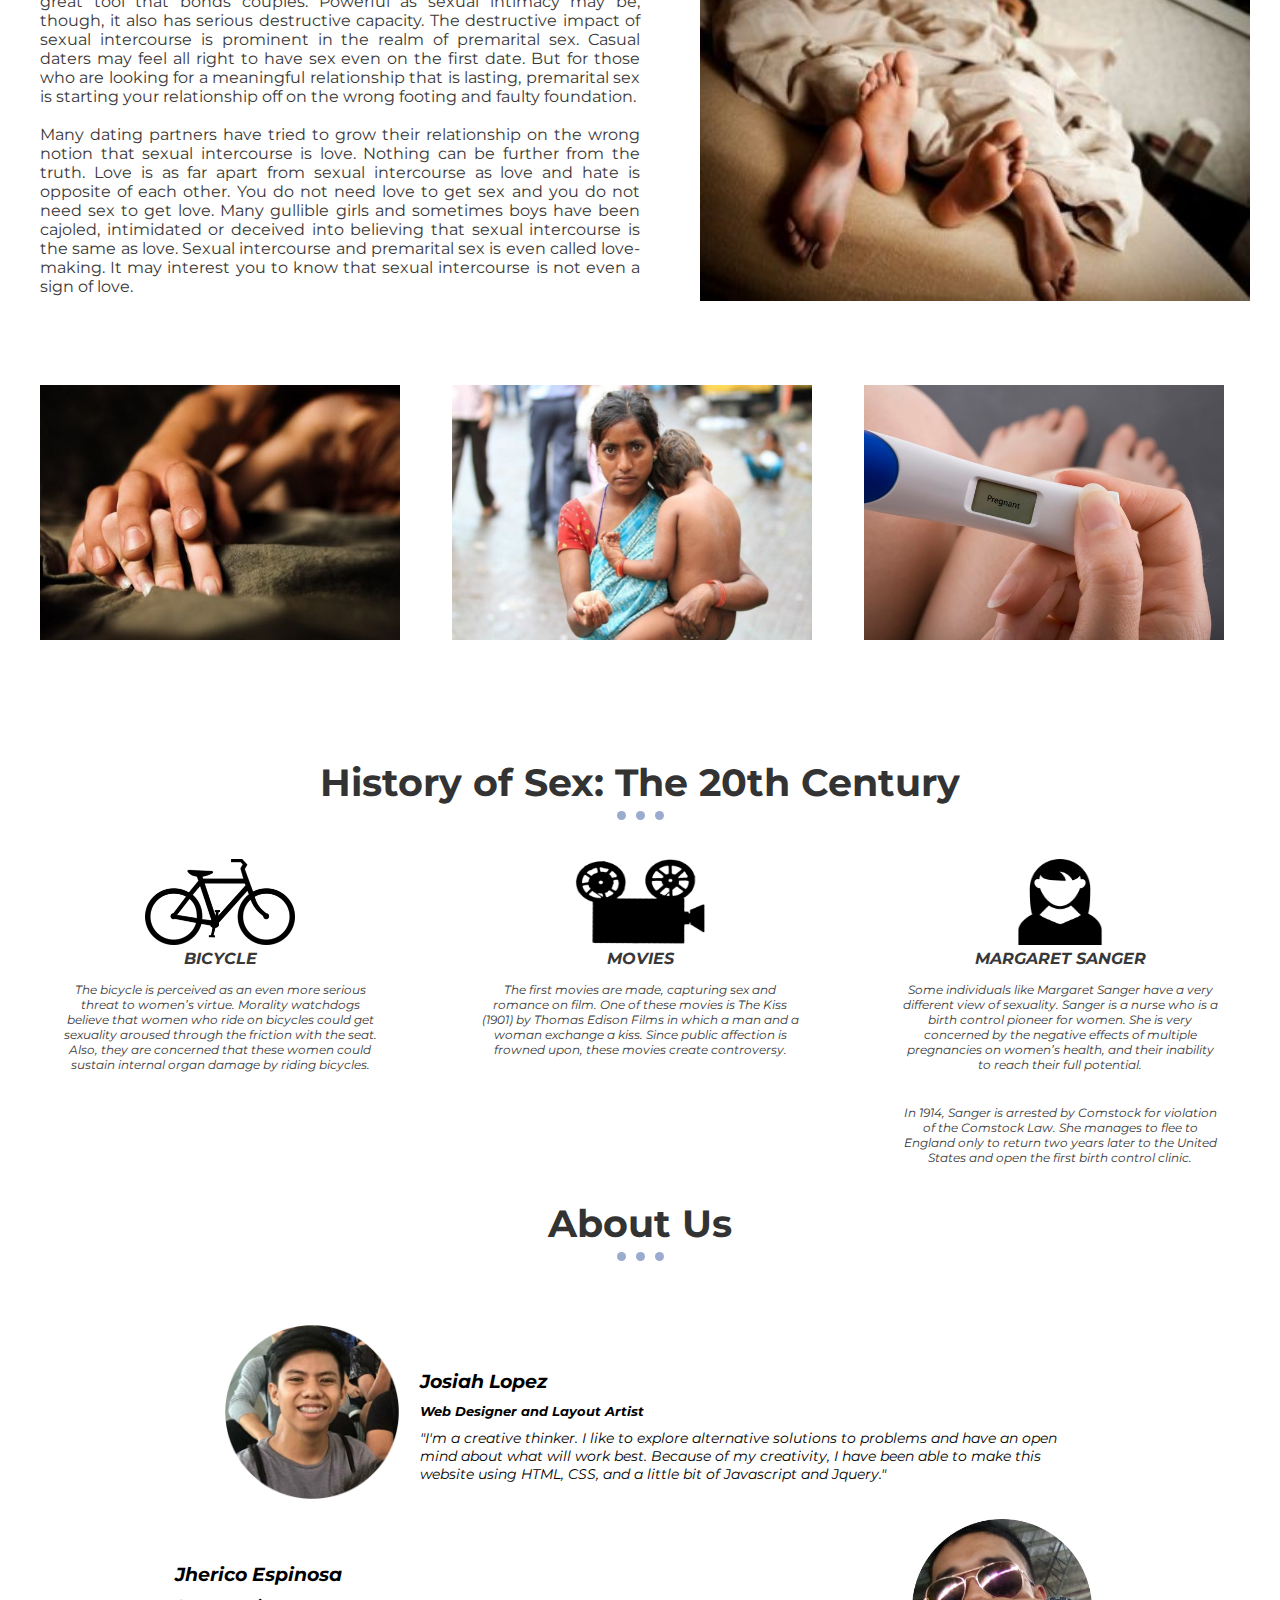
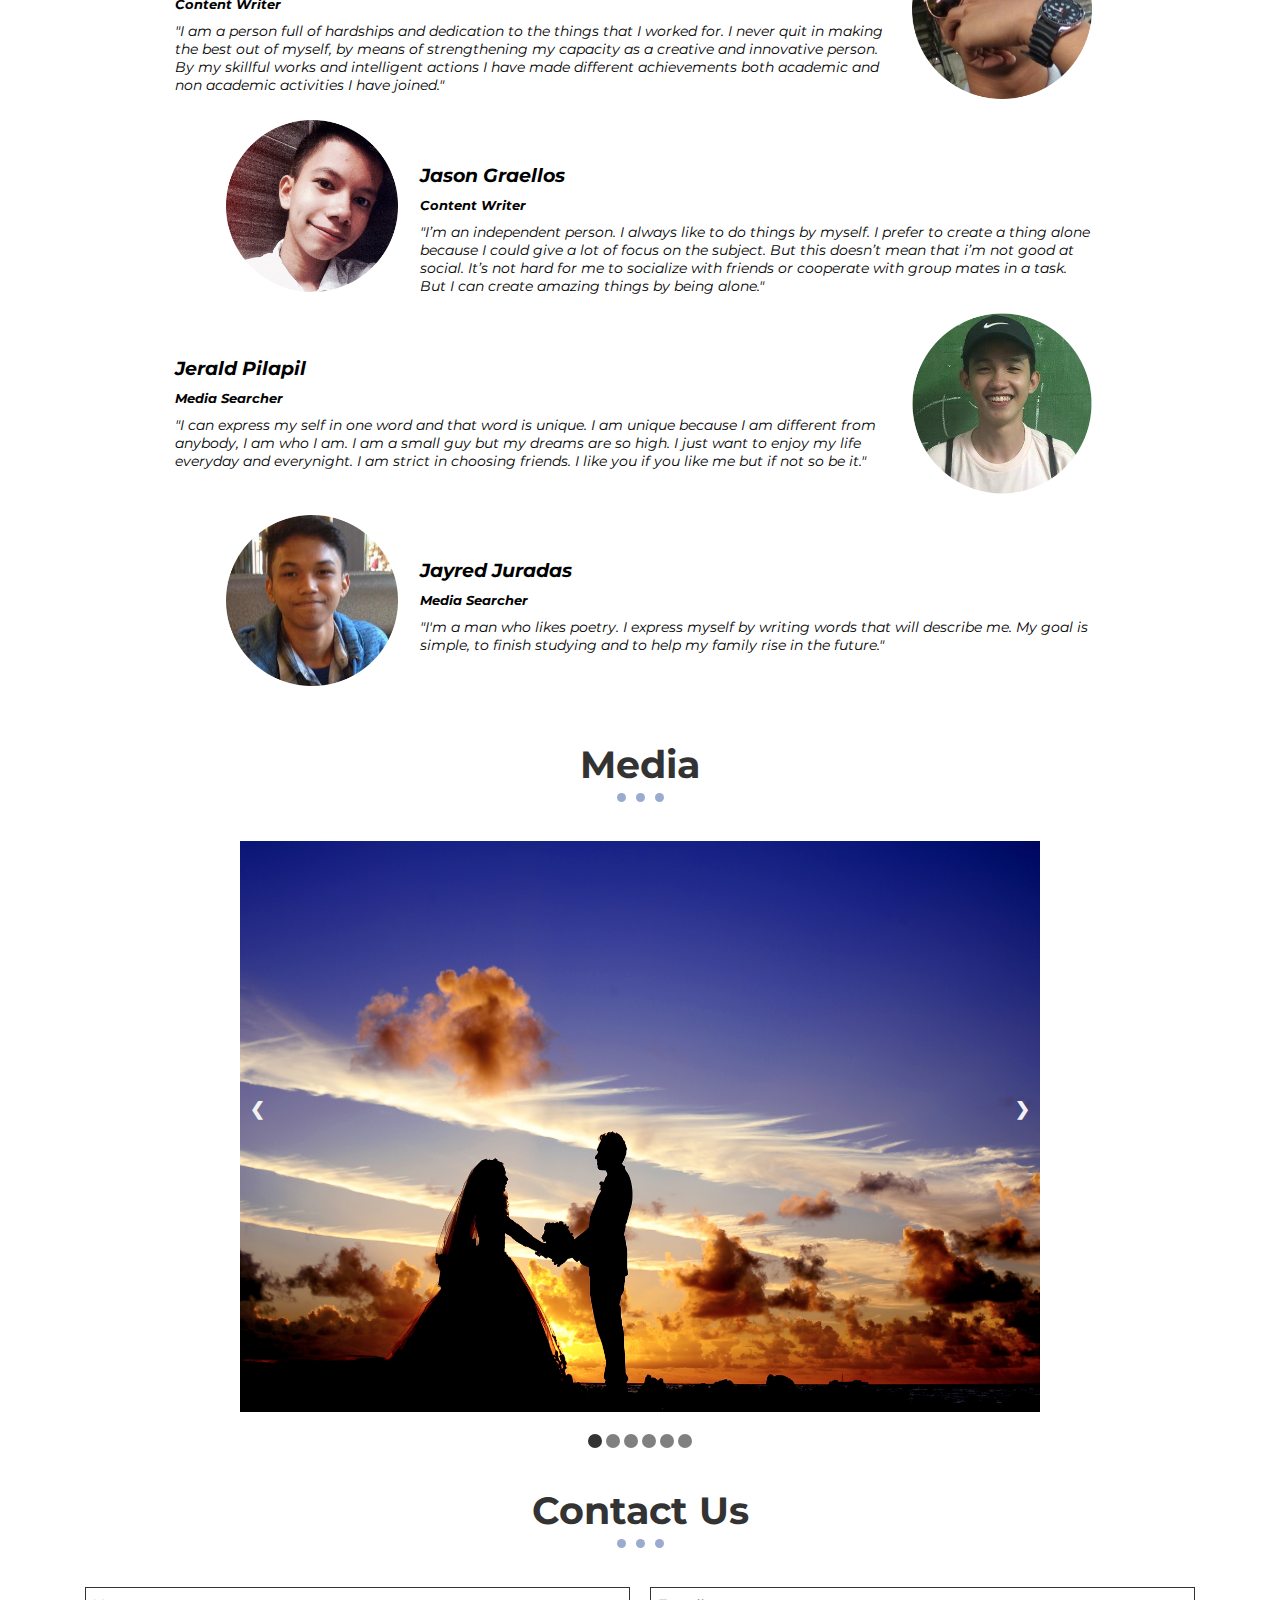
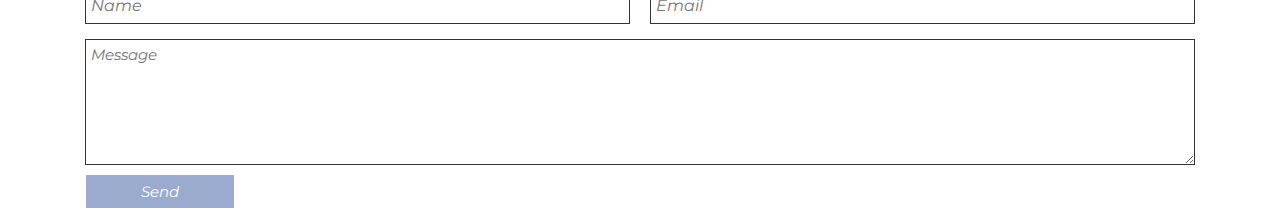
==== commit 55c3c605: "DONE (maybe)" ====
--- a/index.html
+++ b/index.html
@@ -23,7 +23,7 @@
     <!--HTML, CSS AND A LITTLE JAVASCRIPT AND JQUERY-->
     <!--SUBMITTED TO RANYLENE OLAYBAL-->
     <!--CTRL+SHIFT+/ to PUT MESSAGES-->
-    <!--CONTENT NALANG KULANG WAHHHHHH-->
+    <!--99% DONE-->
     
     
     
@@ -189,7 +189,7 @@
                 <div class="students-detail jherico">
                     <h3><i>Jherico Espinosa</i></h3>
                     <h5><i>Content Writer</i></h5>
-                    <p><i>Lorem ipsum dolor sit amet, consectetur adipiscing elit, sed do eiusmod tempor incididunt ut labore et dolore magna aliqua. Ut enim ad minim veniam,</i></p>
+                    <p><i>"I am a person full of hardships and dedication to the things that I worked for. I never quit in making the best out of myself, by means of strengthening my capacity as a creative and innovative person. By my skillful works and intelligent actions I have made different achievements both academic and non academic activities I have joined."</i></p>
                 </div>
                 <div class="students-image">
                     <img src="images/team2.png" width="200px">
@@ -211,7 +211,7 @@
                 <div class="students-detail jherico">
                     <h3><i>Jerald Pilapil</i></h3>
                     <h5><i>Media Searcher</i></h5>
-                    <p><i>Lorem ipsum dolor sit amet, consectetur adipiscing elit, sed do eiusmod tempor incididunt ut labore et dolore magna aliqua. Ut enim ad minim veniam,</i></p>
+                    <p><i>"I can express my self in one word and that word is unique. I am unique because I am different from anybody, I am who I am. I am a small guy but my dreams are so high. I just want to enjoy my life everyday and everynight. I am strict in choosing friends. I like you if you like me but if not so be it."</i></p>
                 </div>
                 <div class="students-image">
                     <img src="images/team4.png" width="200px">
@@ -225,7 +225,7 @@
                 <div class="students-detail">
                     <h3><i>Jayred Juradas</i></h3>
                     <h5><i>Media Searcher</i></h5>
-                    <p><i>Lorem ipsum dolor sit amet, consectetur adipiscing elit, sed do eiusmod tempor incididunt ut labore et dolore magna aliqua. Ut enim ad minim veniam,</i></p>
+                    <p><i>"I'm a man who likes poetry. I express myself by writing words that will describe me. My goal is simple, to finish studying and to help my family rise in the future."</i></p>
                 </div>
             </div>
         </div>
--- a/css/style.css
+++ b/css/style.css
@@ -294,7 +294,7 @@
 }
 
 .students-image img{
-    width: 100%;
+    width: 120%;
 }
 
 .students-detail{
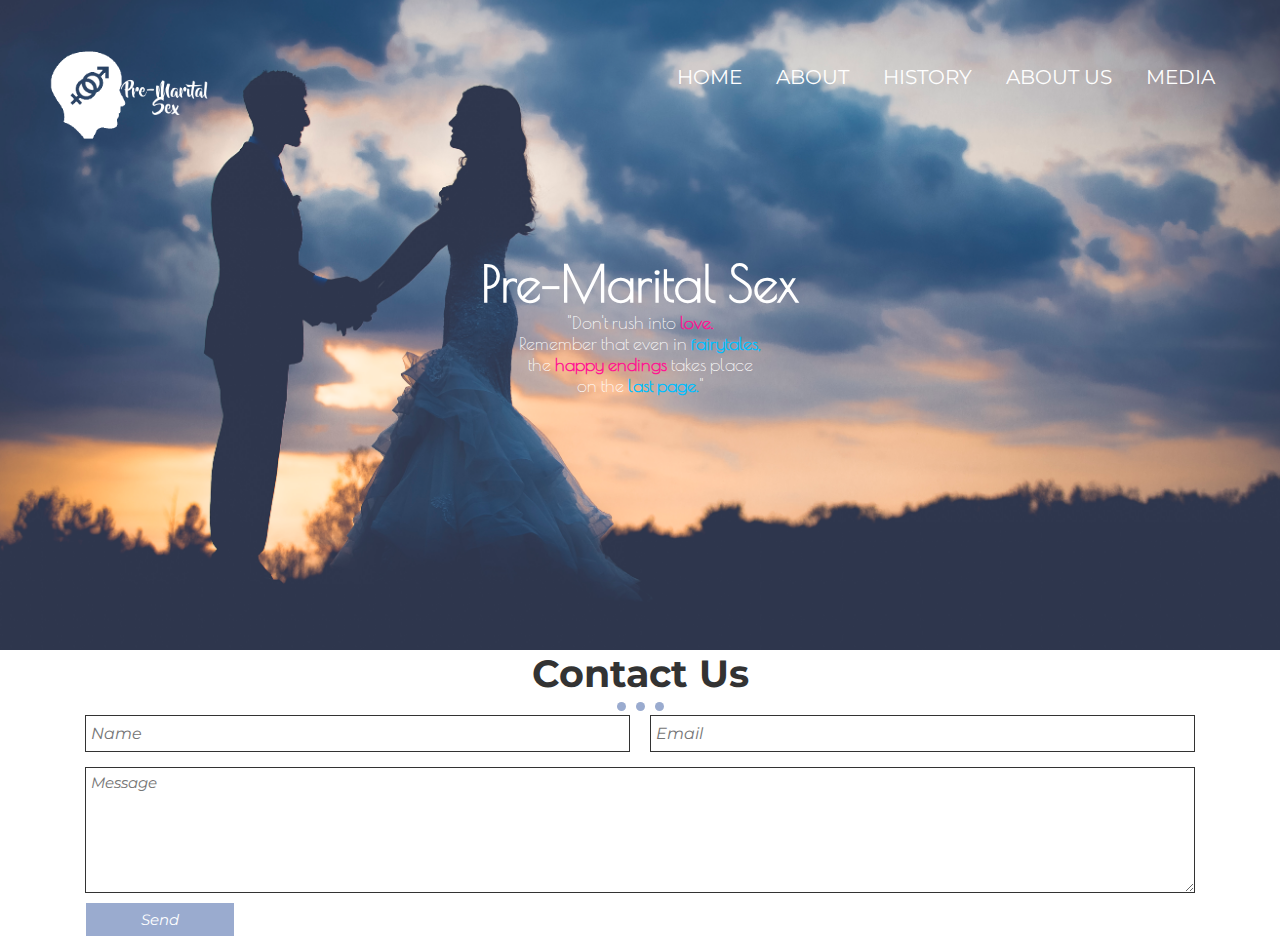
==== commit 6db8bfd3: "With lots of Tabs" ====
--- a/index.html
+++ b/index.html
@@ -34,11 +34,11 @@
             <img class="logo" src="images/logo.png" alt="Pre-Marital Sex" height="90px">
             <div class="menu">
                 <ul>
-                    <li><a href="#">Home</a></li>
-                    <li><a href="#About">About</a></li>
-                    <li><a href="#History">History</a></li>
-                    <li><a href="#About Us">About Us</a></li>
-                    <li><a href="#Media">Media</a></li>
+                    <li><a href="index.html">Home</a></li>
+                    <li><a href="about.html">About</a></li>
+                    <li><a href="history.html">History</a></li>
+                    <li><a href="aboutus.html">About Us</a></li>
+                    <li><a href="media.html">Media</a></li>
                 </ul>
             </div>    
         </div>
@@ -50,245 +50,7 @@
     </div>
 </div>
 
-<div class="content">
-    <div class="content-title">
-        <h2><a name="About">About Pre-marital Sex</a></h2>
-        <div class="border">
-            <span></span>
-            <span></span>
-            <span></span>
-        </div>
-    </div>
-    <p class="content-desc">
-        Premarital sex is sexual activity practiced by persons who are unmarried. The prevalence of pre-marital sex has increased in both developed and developing countries. In some cultures, the significance of premarital sex has traditionally been related to the concept of virginity. However, unlike virginity, premarital sex can refer to more than one occasion of sexual activity or more than one sex partner. There are cultural differences as to whether and in which circumstances premarital sex is socially acceptable or tolerated. Social attitudes to premarital sex have changed over time as has the prevalence of premarital sex in various societies. Social attitudes to premarital sex can include issues such as virginity, sexual morality, extramarital unplanned pregnancy, legitimacy besides other issues. Premarital sex may take place in a number of situations. For example, it may take place as casual sex, for example, with at least one participant seeking to experience sex; it may take place between a couple living together in a long-term relationship without marriage; for a betrothed couple engaging in sexual activity before their anticipated marriage; and many other situations are possible.
-    </p>
-    
-    <div class="skill-section">
-        <div class="skill-img">
-            <img src="images/premarital-sex.jpg" width="500px" />
-        </div>
-        <div class="skill-content">
-            <h3 class="skill-title"><i>Filipino Engagement to Pre-marital Sex</i></h3>
-            <div class="skills">
-                <i>Male</i>
-                <span><abbr></abbr></span>
-            </div>
-            <div class="skills female">
-                <i>Female</i>
-                <span><abbr></abbr></span>
-            </div>
-            <div class="skills malewho">
-                <i>Male who didn't used "protection"</i>
-                <span><abbr></abbr></span>
-            </div>
-            <div class="skills femalewho">
-                <i>Female who didn't used "protection"</i>
-                <span><abbr></abbr></span>
-            </div>
-        </div>
-        <div class="about-content">
-            <div class="about-desc">
-                <p><b><i>Prevention of the Spicier Sex Lives of Millenials</i></b></p><br>
-                <p style="text-align:justify">Sexual intercourse is one of the most amazing experiences of life. It is a great tool that bonds couples. Powerful as sexual intimacy may be, though, it also has serious destructive capacity. The destructive impact of sexual intercourse is prominent in the realm of premarital sex.  Casual daters may feel all right to have sex even on the first date. But for those who are looking for a meaningful relationship that is lasting, premarital sex is starting your relationship off on the wrong footing and faulty foundation.<br><br>
-
-Many dating partners have tried to grow their relationship on the wrong notion that sexual intercourse is love.  Nothing can be further from the truth.  Love is as far apart from sexual intercourse as love and hate is opposite of each other.  You do not need love to get sex and you do not need sex to get love.  Many gullible girls and sometimes boys have been cajoled, intimidated or deceived into believing that sexual intercourse is the same as love. Sexual intercourse and premarital sex is even called love-making. It may interest you to know that sexual intercourse is not even a sign of love.<br><br>
-
-            
-            
-            </div>
-             <div class="about-img">
-                <img src="images/skill.jpg" width="550px" />
-            </div>
-<!--
-            <div class="about-desc2">
-            <p style="text-align:justify"><br><br><br><br><br><br><br><br><br><br><br><br><br><br><br><br><br><br> and lawful marriage relationship.  It is a shame filled act outside marriage, even for those who try to feel or state otherwise.  The bonding effect of sexual intercourse is not possible outside marriage.  The experiences of many clearly point to this conclusion.
-There are many other reasons why you should avoid premarital sex.  These include but not limited to the following:<br>
-Premarital sex reduces the value of the relationship – building a relationship with opposite sex is a delicate business. The effort requires consistent focus on the building of the foundational elements such as friendship, trust, understanding, etc.  Premarital sex serves as a cog in the wheel of progress of this all important venture. It packages it as being cheap and the only reason the relationship was contracted in the first place. Sexual intercourse is one of the worst reasons for being in any relationship.  Sexual intercourse no matter how thrilling cannot enhance or sustain a relationship.  In fact, in most cases, premarital scuttles a relationships and destroys the possibility of it becoming meaningful.<br><br>
-
-Premarital sex denies dating or courtship partners the chance of properly studying their different background – dating and courtship are special periods in the relationship between the sexes.  It is the period when both have opportunity to know the real stuff each is made of.  At the initial stage of the male-female relationship, there are pretended courtesies and formalities intended to create impressions.  But as the dating relationship progresses, it is possible for the observant dater to know the stuff each other is made of so that issues of compatibility could be settled.  The moment, however, premarital sex gets in the way, studying gives way to feeling and all learning abilities vanish.  One of the things that could warn those who are involved in premarital sex that their studying opportunity has been short-circuited is the fact that each meeting begins or ends in a sexual intercourse which becomes more and more meaningless each time.  This preponderance usually results from the soul’s yearning to learn about the other person through the sexual act.  Because this is not possible, this is why people date for ridiculous long periods without making up their minds to continue or leave the relationship. In this kind of learning situation, instead of knowing, the parties get confused.<br><br>
-
-Premarital sex cheapens the essence of this special gift from God called sexual intimacy –as noted at the onset, sexual intimacy is a beautiful thing within the bonds of matrimony.  According to The Family: A proclamation to the world issued by the First Presidency and Council of the Twelve Apostles of  The Church of Jesus Christ of Latter-day Saints, ‘sexual relationship between a man and a woman legally and lawfully wedded is ordained of God’. The experiences of many who have obtained sexual intimacy outside holy matrimony have shown that they felt cheap, used and foolish.  No matter however arts, literature and other media describe sexual intercourse, the moment of truth which people must go back to after the theatricals are over, has only one bitter truth – those who have engaged in premarital sex have felt the three negative emotions of being cheap, used and foolish and possibly more worst emotions as a result.<br><br>
-
-The target of dating and courtship partners should be to grow the relationship to focus on the essential qualities a marriage needs to solidify it when it happens.  This is called the foundation for joyful relationships.  Working through this foundation enables dating and courtship partners to take responsibilities for the future they plan together by being able to communicate as two people who are committed to building an eternity together.<br><br>
-
-The wonderful opportunity to study your partner, know what his or her shortcomings are, understand his or her moods, attitudes as well as strength and weaknesses should not be sacrificed on the altar of sexual aggrandizement which is the only worth of premarital sex.
-</p>
-                </div>
--->
-            
-<!--
-            <div class="about-img">
-                <img src="images/skill.jpg" width="550" />
-            </div>
--->
-        </div>
-        <div class="desk-img">
-            <c>
-            <img src="images/desk2.jpg" width="500" height="255" />
-            <img class="desk3img" src="images/desk3.jpg" width="500" height="255" />
-            <img src="images/desk4.jpg" width="500" height="255" />
-            </c>
-        </div>
-    </div>
-</div>
-    
    
-    <div class="content">
-        <div class="content-title">
-            <h2><a name="History">History of Sex: The 20th Century</a></h2>
-            <div class="border">
-                <span></span>
-                <span></span>
-                <span></span>
-            </div>
-        </div>
-        <div class="clearfix"></div>
-        <div class="column col1">
-            <img src="images/icon1.png" width="150px" height="86px" />
-            <h4><i>BICYCLE</i></h4>
-            <p><i>The bicycle is perceived as an even more serious threat to women’s virtue. Morality watchdogs believe that women who ride on bicycles could get sexuality aroused through the friction with the seat. Also, they are concerned that these women could sustain internal organ damage by riding bicycles.</i></p>
-        </div>
-        <div class="column col2">
-            <img src="images/icon2.png" width="130px" height="86px" />
-            <h4><i>MOVIES</i></h4>
-            <p><i>The first movies are made, capturing sex and romance on film. One of these movies is The Kiss (1901) by Thomas Edison Films in which a man and a woman exchange a kiss. Since public affection is frowned upon, these movies create controversy.</i></p>
-        </div>
-        <div class="column col3">
-            <img src="images/icon3.png" width="110px" height="86px" />
-            <h4><i>MARGARET SANGER</i></h4>
-            <p><i>Some individuals like Margaret Sanger have a very different view of sexuality. Sanger is a nurse who is a birth control pioneer for women. She is very concerned by the negative effects of multiple pregnancies on women’s health, and their inability to reach their full potential.</p><br>
-
-            <p>In 1914, Sanger is arrested by Comstock for violation of the Comstock Law. She manages to flee to England only to return two years later to the United States and open the first birth control clinic.</i></p>
-        </div>
-    </div>      
-
-    
-    <div class="content ourteam">
-        <div class="content-title">
-            <h2><a name="About Us">About Us</a></h2>
-               <div class="border">
-                  <span></span>
-                  <span></span>
-                  <span></span>
-              </div>
-        </div>
-        
-        <div class="tm">
-            <div class="students josiah">
-                <div class="students-image">
-                    <img src="images/team1.png" width="200px">
-                </div>
-                <div class="students-detail">
-                    <h3><i>Josiah Lopez</i></h3>
-                    <h5><i>Web Designer and Layout Artist</i></h5>
-                    <p><i>"I'm a creative thinker. I like to explore alternative solutions to problems and have an open mind about what will work best. Because of my creativity, I have been able to make this website using HTML, CSS, and a little bit of Javascript and Jquery."</i></p>
-                </div>
-            </div>
-            
-             <div class="students">
-                <div class="students-detail jherico">
-                    <h3><i>Jherico Espinosa</i></h3>
-                    <h5><i>Content Writer</i></h5>
-                    <p><i>"I am a person full of hardships and dedication to the things that I worked for. I never quit in making the best out of myself, by means of strengthening my capacity as a creative and innovative person. By my skillful works and intelligent actions I have made different achievements both academic and non academic activities I have joined."</i></p>
-                </div>
-                <div class="students-image">
-                    <img src="images/team2.png" width="200px">
-                </div>
-            </div>
-            
-            <div class="students josiah">
-                <div class="students-image">
-                    <img src="images/team3.png" width="200px">
-                </div>
-                <div class="students-detail">
-                    <h3><i>Jason Graellos</i></h3>
-                    <h5><i>Content Writer</i></h5>
-                    <p><i>"I’m an independent person. I always like to do things by myself. I prefer to create a thing alone because I could give a lot of focus on the subject. But this doesn’t mean that i’m not good at social. It’s not hard for me to socialize with friends or cooperate with group mates in a task. But I can create amazing things by being alone."</i></p>
-                </div>
-            </div>
-            
-            <div class="students">
-                <div class="students-detail jherico">
-                    <h3><i>Jerald Pilapil</i></h3>
-                    <h5><i>Media Searcher</i></h5>
-                    <p><i>"I can express my self in one word and that word is unique. I am unique because I am different from anybody, I am who I am. I am a small guy but my dreams are so high. I just want to enjoy my life everyday and everynight. I am strict in choosing friends. I like you if you like me but if not so be it."</i></p>
-                </div>
-                <div class="students-image">
-                    <img src="images/team4.png" width="200px">
-                </div>
-            </div>
-            
-            <div class="students josiah">
-                <div class="students-image">
-                    <img src="images/team5.png" width="200px">
-                </div>
-                <div class="students-detail">
-                    <h3><i>Jayred Juradas</i></h3>
-                    <h5><i>Media Searcher</i></h5>
-                    <p><i>"I'm a man who likes poetry. I express myself by writing words that will describe me. My goal is simple, to finish studying and to help my family rise in the future."</i></p>
-                </div>
-            </div>
-        </div>
-    </div>
-
-
-    <div class="content">
-        <div class="content-title">
-            <h2><a name="Media">Media</a></h2>
-               <div class="border">
-                  <span></span>
-                  <span></span>
-                  <span></span>
-              </div>
-        </div>   
-        
-
-        <div class="slideshow-container">
-            <div style="display:block;" class="slides fade">
-                <div><img src="images/portfolio1.jpeg"  width="800px" height="571px"/></div>
-            </div>   
-            
-            <div class="slides fade">
-                <div><img src="images/portfolio2.jpg" width="800px" height="571px" /></div>
-            </div> 
-            
-            <div class="slides fade">
-                <div><img src="images/portfolio3.jpg" width="800px" height="571px" /></div>
-            </div> 
-            
-            <div class="slides fade">
-                <div><img src="images/portfolio4.jpg" width="800px" height="571px" /></div>
-            </div> 
-            
-            <div class="slides fade">
-                <div><img src="images/portfolio5.jpeg" width="800px" height="571px" /></div>
-            </div> 
-            
-            <div class="slides fade">
-                <div><img src="images/portfolio6.jpg" width="800px" height="571px" /></div>
-            </div> 
-
-        <a class="prev" onclick="plusIndex(-1)">&#10094;</a>
-        <a class="next" onclick="plusIndex(+1)">&#10095;</a>
-        
-        </div>
-        <br/>
-        
-        
-        <div style="text-align: center;">
-            <span class="dots" onclick="currentSlide(1)"></span>
-            <span class="dots" onclick="currentSlide(2)"></span>
-            <span class="dots" onclick="currentSlide(3)"></span>
-            <span class="dots" onclick="currentSlide(4)"></span>
-            <span class="dots" onclick="currentSlide(5)"></span>
-            <span class="dots" onclick="currentSlide(6)"></span>
-        </div>
-    
-        
-        
-    <script src="js/main.js"></script>
- 
-    </div>    
         
     <div class="content">
         <div class="content-title">
--- a/css/style.css
+++ b/css/style.css
@@ -44,6 +44,33 @@
     padding: 50px 50px;
 }
 
+.header-io{
+    padding: 50px 50px;
+}
+
+.header-io .logo{
+    float: left;
+}
+
+.header-io .menu-io{
+    float: right;
+}
+
+.menu-io ul li{
+    list-style: none;
+    display: inline-block;
+}
+
+.menu-io ul li a{
+    display: block;
+    padding: 15px;
+    color: black;
+    text-decoration: none;
+    font-size:20px;
+    text-transform: uppercase;
+    font-family: 'Montserrat', sans-serif;
+}
+
 .header .logo{
     float: left;
 }
@@ -95,7 +122,7 @@
     display: inline-block;
     width: 100%;
     text-align: center;
-    padding: 35px 0;
+    padding: 0px 0;
     float: left;
 }
 
@@ -117,7 +144,7 @@
 p.content-desc{
     font-size: 16px;
     color: #393838;
-    padding: 0 5px;
+    padding: 20px 5px;
     width: 60%;
     margin-left: 20%;
     text-align: center;
@@ -331,7 +358,7 @@
 }*/
 
 .slideshow-container{
-    width: 800px;
+    width: 500px;
     position: relative;
     margin: auto;
 }
@@ -340,15 +367,9 @@
     display: none;
 }
 
-.number{
-    position: absolute;
-    padding: 8px 12px;
-    color: #f2f2f2;
-}
-
 .prev,.next{
     position: absolute;
-    bottom: 15%;
+    bottom: 35%;
     color: #f2f2f2;
     font-weight: bold;
     padding: 10px 10px;
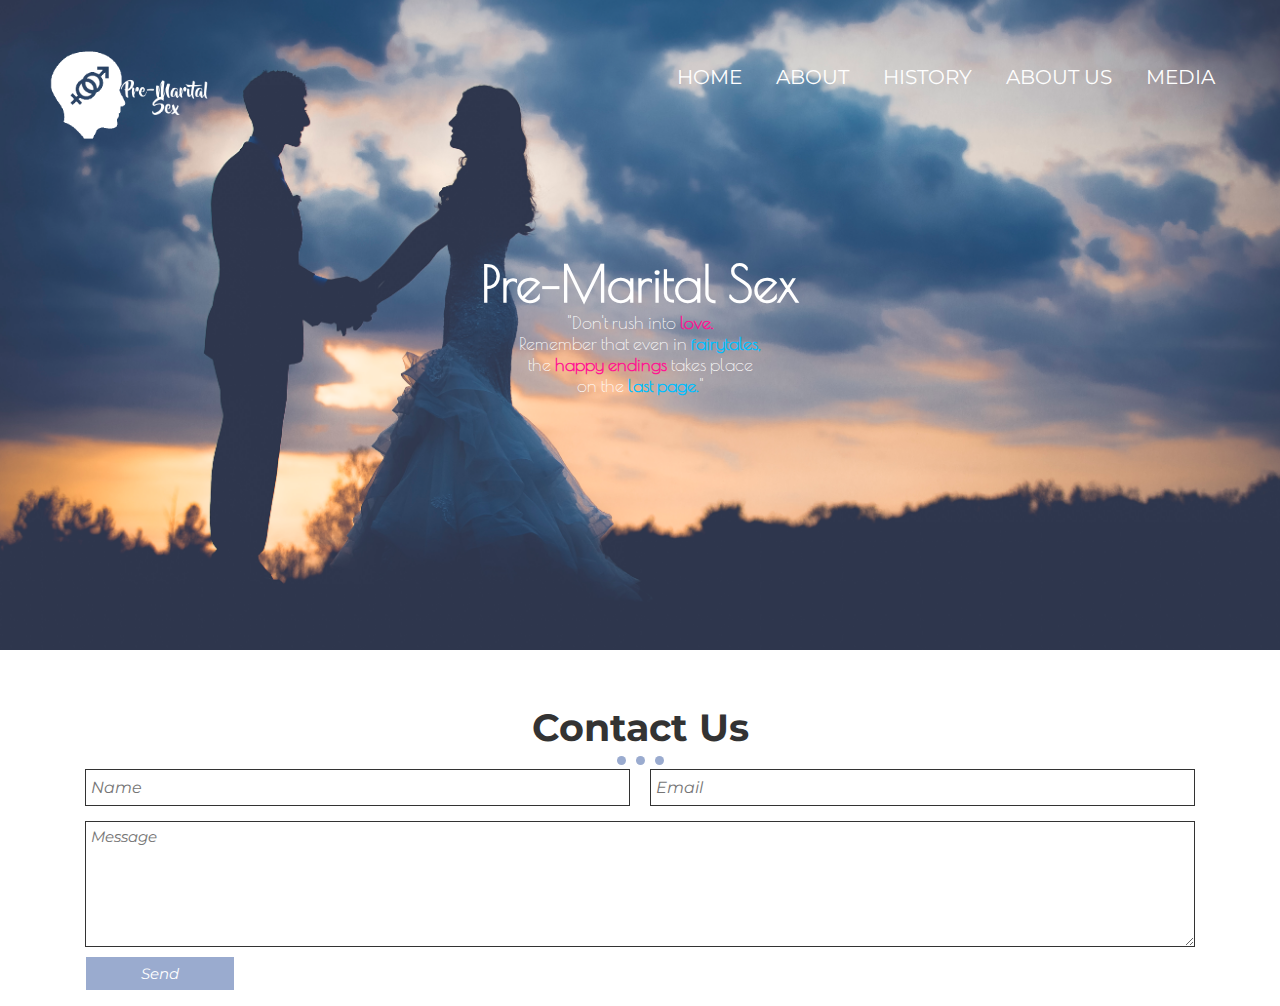
==== commit 525ab23b: "spacing" ====
--- a/index.html
+++ b/index.html
@@ -50,7 +50,7 @@
     </div>
 </div>
 
-   
+<br><br><br>
         
     <div class="content">
         <div class="content-title">
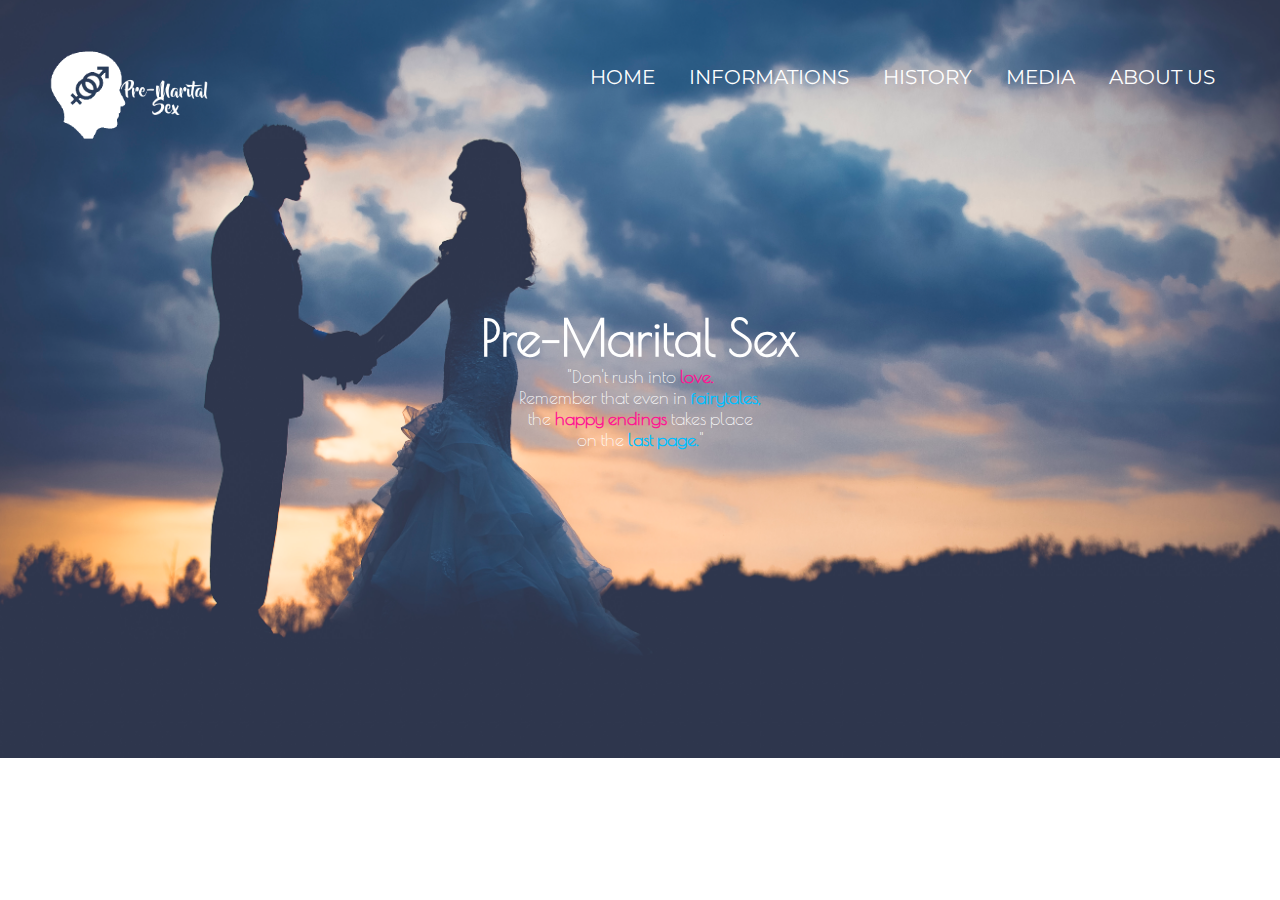
==== commit e8edb2d5: "WITH CHANGES :)" ====
--- a/index.html
+++ b/index.html
@@ -35,10 +35,10 @@
             <div class="menu">
                 <ul>
                     <li><a href="index.html">Home</a></li>
-                    <li><a href="about.html">About</a></li>
+                    <li><a href="about.html">Informations</a></li>
                     <li><a href="history.html">History</a></li>
+                    <li><a href="media.html">Media</a></li>
                     <li><a href="aboutus.html">About Us</a></li>
-                    <li><a href="media.html">Media</a></li>
                 </ul>
             </div>    
         </div>
@@ -50,9 +50,8 @@
     </div>
 </div>
 
-<br><br><br>
         
-    <div class="content">
+ <!--   <div class="content">
         <div class="content-title">
             <h2><a name="Contact Us">Contact Us</a></h2>
                <div class="border">
@@ -73,7 +72,7 @@
         <input id="submit" type="submit" name="submit" value="Send" />
         </form>
     </div>
-
+-->
 
 </body>
 </html>
--- a/css/style.css
+++ b/css/style.css
@@ -24,17 +24,17 @@
 
 .wrapper{
     width: 100%;
-    height: auto;
+    height: 100%;
     min-height: 300px;
     padding: 0 0px; 
 }
 
 .slide{
     width: 100%;
-    height: 650px;
+    height: 758px;
     position: relative;
     background-image: url(../images/bg.jpg);
-    background-size: cover;
+    background-size: 100%;
     background-repeat: no-repeat;
     background-position: center center;
 }
@@ -124,6 +124,7 @@
     text-align: center;
     padding: 0px 0;
     float: left;
+    padding-bottom: 10px;
 }
 
 .content-title h2{
@@ -142,15 +143,31 @@
 }
 
 p.content-desc{
-    font-size: 16px;
+    font-size: 19px;
     color: #393838;
     padding: 20px 5px;
-    width: 60%;
-    margin-left: 20%;
-    text-align: center;
-    display: inline-block;
-    float: left;
-    font-family: 'Montserrat', sans-serif;
+    width: 70%;
+    margin-left: 15%;
+    /*text-align: center;*/
+    display: inline-block;
+    float: left;
+    font-family: 'Montserrat', sans-serif;
+    text-align: justify;
+    text-indent: 70px;
+}
+
+p.content-desc-1{
+    font-size: 19px;
+    color: #393838;
+    padding: 20px 5px;
+    width: 70%;
+    margin-left: 15%;
+    /*text-align: center;*/
+    display: inline-block;
+    float: left;
+    font-family: 'Montserrat', sans-serif;
+    text-align: left;
+    text-indent: 0px;
 }
 
 .skill-section{
@@ -194,7 +211,16 @@
     font-family: 'Montserrat', sans-serif;
     clear: both;
     float: left;
+    color: deepskyblue;
     font-size: 18px;
+}
+
+.skills.female i{
+    color: deeppink;
+}
+
+.skills.femalewho i{
+    color: deeppink;
 }
 
 .skills span{
@@ -238,6 +264,7 @@
     width: 50%;
     float: left;
     display: inline-block;
+    font-size: 18px;
 }
 
 .about-desc2{
@@ -289,7 +316,7 @@
 
 .column p{
     padding-top: 14px;
-    font-size: 12px;
+    font-size: 16px;
 }
 
 .content.ourteam{
